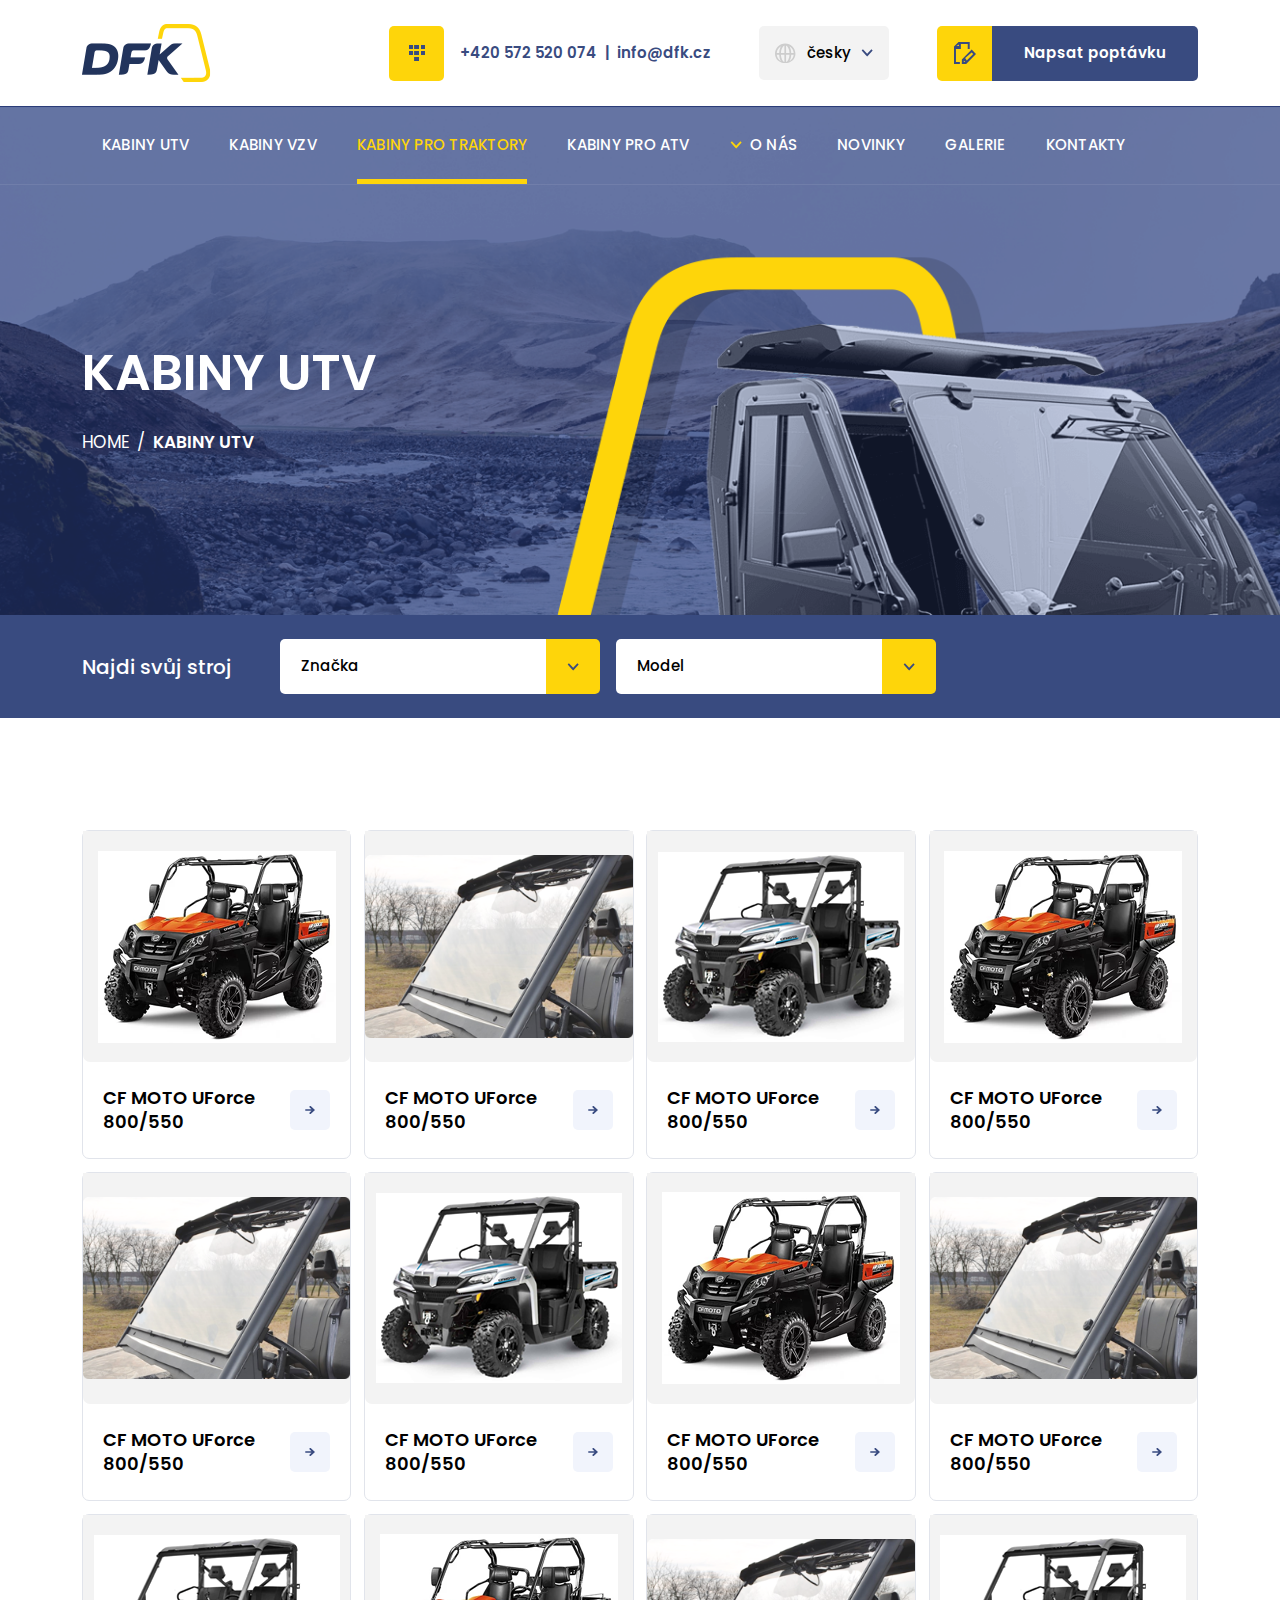
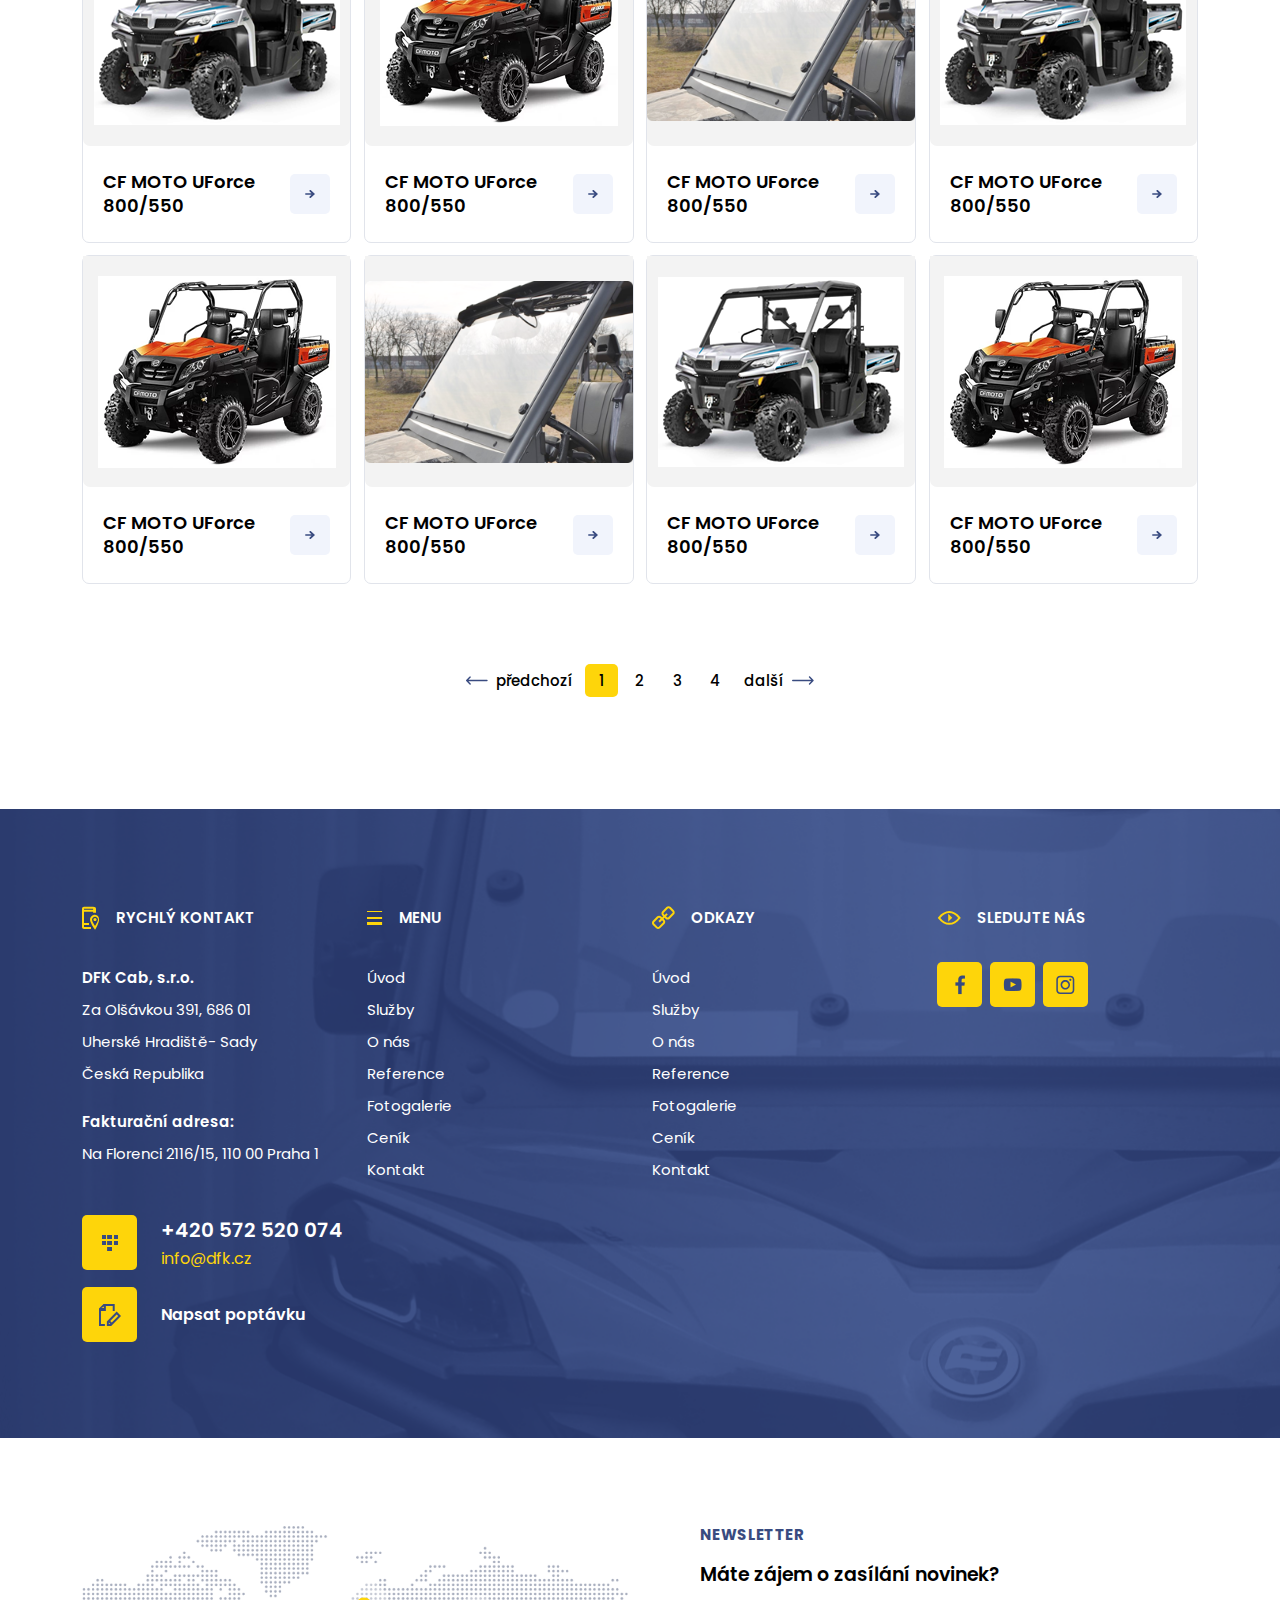
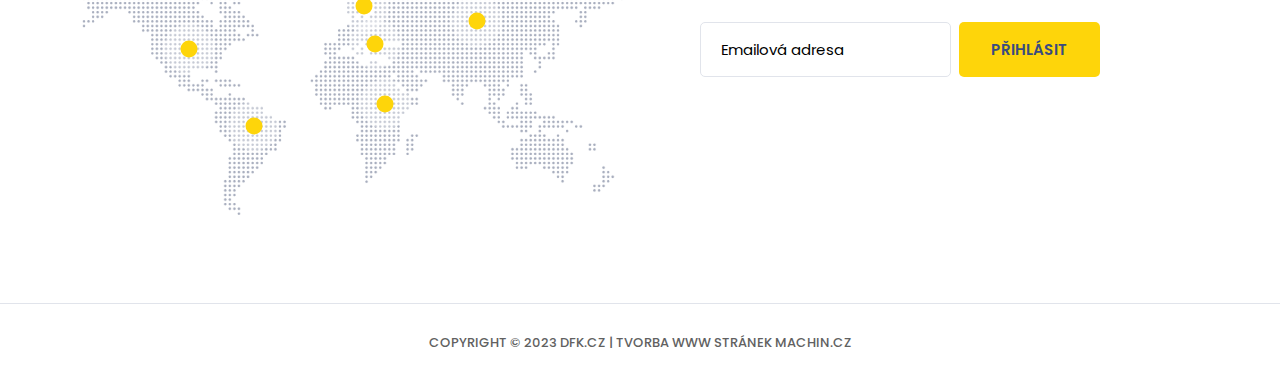
==== categories.html @ 347a7ca3 "categories, detail, documents, home" ====
<!DOCTYPE html>
<html lang="cs">
<head>
    <!-- DEFAULTS -->
    <meta charset="UTF-8">
    <meta name="viewport" content="width=device-width, initial-scale=1.0">
    <title>DFK</title>
    <!-- FONTS -->
    <link rel="preconnect" href="https://fonts.googleapis.com">
    <link rel="preconnect" href="https://fonts.gstatic.com" crossorigin>
    <link href="https://fonts.googleapis.com/css2?family=Poppins:wght@300;400;500;600;700;800&display=swap" rel="stylesheet">
    <!-- STYLE -->
    <link rel="stylesheet" href="css/bootstrap.min.css">
    <link rel="stylesheet" href="css/owl.carousel.min.css">
    <link rel="stylesheet" href="css/owl.theme.default.min.css">
    <link rel="stylesheet" href="css/fancybox.css"> 
    <link rel="stylesheet" href="scss/main.css">
    <link rel="stylesheet" href="css/variables.css">
    <link rel="stylesheet" href="css/style.css">
</head>
<body>

    <!--
    <div class="header-message">
        <div class="container">
            <div class="header-message-content">
                <p>
                    <b>Lorem ipsum dolor sit amet,</b> consectetur adipisicing elit, sed do eiusmod tempor 
                    <a href="#">
                        incididunt ut labore.
                    </a>
                </p>
                <a href="" class="header-message-close">
                    <svg width="24" height="24" viewBox="0 0 24 24" fill="none" xmlns="http://www.w3.org/2000/svg"><path d="M6.2253 4.81108C5.83477 4.42056 5.20161 4.42056 4.81108 4.81108C4.42056 5.20161 4.42056 5.83477 4.81108 6.2253L10.5858 12L4.81114 17.7747C4.42062 18.1652 4.42062 18.7984 4.81114 19.1889C5.20167 19.5794 5.83483 19.5794 6.22535 19.1889L12 13.4142L17.7747 19.1889C18.1652 19.5794 18.7984 19.5794 19.1889 19.1889C19.5794 18.7984 19.5794 18.1652 19.1889 17.7747L13.4142 12L19.189 6.2253C19.5795 5.83477 19.5795 5.20161 19.189 4.81108C18.7985 4.42056 18.1653 4.42056 17.7748 4.81108L12 10.5858L6.2253 4.81108Z" fill="currentColor" /></svg>
                </a>
            </div>
        </div>
    </div>
    -->

    <div class="header">
        <div class="container">
            <nav class="header-nav navbar navbar-expand-lg navbar-light">
                <a class="header-logo" href="#">
                    <img src="img/logo.png" alt="logo" class="img-fluid">
                </a>
                <button class="navbar-toggler" type="button" data-bs-toggle="collapse" data-bs-target="#nav" aria-controls="nav" aria-expanded="false" aria-label="Toggle navigation">
                    <p class="animated-icon"><span></span><span></span><span></span></p>
                </button>
                <div class="collapse navbar-collapse" id="nav">
                    <div class="header-menu d-lg-none">
                        <ul>
                            <li class="header-menu-link">
                                <a href="">Kabiny UTV</a>
                            </li>
                            <li class="header-menu-link">
                                <a href="">Kabiny vzv</a>
                            </li>
                            <li class="header-menu-link active">
                                <a href="">Kabiny pro Traktory</a>
                            </li>
                            <li class="header-menu-link">
                                <a href="">Kabiny pro ATV</a>
                            </li>
                            <li class="dropdown-hover header-menu-link">
                                <a href="">
                                    <svg xmlns="http://www.w3.org/2000/svg" xmlns:xlink="http://www.w3.org/1999/xlink" width="12px" height="8px">
                                        <path fill-rule="evenodd"  fill="rgb(254, 213, 10)" d="M11.661,1.556 L10.409,0.150 L6.164,4.762 L1.920,0.150 L0.668,1.556 L4.912,6.168 L6.164,7.574 L7.417,6.168 L11.661,1.556 Z"/>
                                    </svg>
                                    O nás
                                </a>
                                <div class="dropdown-hover-menu">
                                    <div>
                                        <a href="" class="dropdown-hover-item">
                                            <svg xmlns="http://www.w3.org/2000/svg" xmlns:xlink="http://www.w3.org/1999/xlink" width="7px" height="11px"><path fill-rule="evenodd" fill="rgb(0, 0, 0)" d="M6.466,4.435 L2.522,0.470 C2.114,0.061 1.453,0.061 1.045,0.470 C0.637,0.880 0.637,1.544 1.045,1.953 L4.268,5.194 L1.045,8.435 C0.637,8.844 0.637,9.508 1.045,9.917 C1.249,10.122 1.516,10.224 1.784,10.224 C2.051,10.224 2.318,10.122 2.522,9.917 L6.466,5.954 C6.674,5.744 6.775,5.468 6.771,5.194 C6.775,4.920 6.674,4.644 6.466,4.435 Z"></path></svg>
                                            Náš příběh
                                        </a>
                                        <a href="" class="dropdown-hover-item">
                                            <svg xmlns="http://www.w3.org/2000/svg" xmlns:xlink="http://www.w3.org/1999/xlink" width="7px" height="11px"><path fill-rule="evenodd" fill="rgb(0, 0, 0)" d="M6.466,4.435 L2.522,0.470 C2.114,0.061 1.453,0.061 1.045,0.470 C0.637,0.880 0.637,1.544 1.045,1.953 L4.268,5.194 L1.045,8.435 C0.637,8.844 0.637,9.508 1.045,9.917 C1.249,10.122 1.516,10.224 1.784,10.224 C2.051,10.224 2.318,10.122 2.522,9.917 L6.466,5.954 C6.674,5.744 6.775,5.468 6.771,5.194 C6.775,4.920 6.674,4.644 6.466,4.435 Z"></path></svg>
                                            Kde pomáháme
                                        </a>
                                        <a href="" class="dropdown-hover-item">
                                            <svg xmlns="http://www.w3.org/2000/svg" xmlns:xlink="http://www.w3.org/1999/xlink" width="7px" height="11px"><path fill-rule="evenodd" fill="rgb(0, 0, 0)" d="M6.466,4.435 L2.522,0.470 C2.114,0.061 1.453,0.061 1.045,0.470 C0.637,0.880 0.637,1.544 1.045,1.953 L4.268,5.194 L1.045,8.435 C0.637,8.844 0.637,9.508 1.045,9.917 C1.249,10.122 1.516,10.224 1.784,10.224 C2.051,10.224 2.318,10.122 2.522,9.917 L6.466,5.954 C6.674,5.744 6.775,5.468 6.771,5.194 C6.775,4.920 6.674,4.644 6.466,4.435 Z"></path></svg>
                                            Reference
                                        </a>
                                    </div>
                                </div>
                            </li>
                            <li class="header-menu-link">
                                <a href="">Novinky</a>
                            </li>
                            <li class="header-menu-link">
                                <a href="">Galerie</a>
                            </li>
                            <li class="header-menu-link">
                                <a href="">Kontakty</a>
                            </li>
                        </ul>
                    </div>
                    <div class="header-rightbox flex-column flex-md-row align-items-start align-items-md-center mt-3 mt-lg-0">
                        <div class="header-contact d-flex align-items-center">
                            <div class="theme-icon flex-shrink-0 me-3">
                                <svg xmlns="http://www.w3.org/2000/svg" xmlns:xlink="http://www.w3.org/1999/xlink" width="16px" height="16px">
                                    <path fill-rule="evenodd" fill="rgb(57, 75, 128)" d="M12.000,10.008 L12.000,6.012 L16.000,6.012 L16.000,10.008 L12.000,10.008 ZM12.000,0.019 L16.000,0.019 L16.000,4.015 L12.000,4.015 L12.000,0.019 ZM5.1000,12.005 L10.000,12.005 L10.000,16.001 L5.1000,16.001 L5.1000,12.005 ZM5.1000,6.012 L10.000,6.012 L10.000,10.008 L5.1000,10.008 L5.1000,6.012 ZM5.1000,0.019 L10.000,0.019 L10.000,4.015 L5.1000,4.015 L5.1000,0.019 ZM-0.000,6.012 L4.000,6.012 L4.000,10.008 L-0.000,10.008 L-0.000,6.012 ZM-0.000,-0.001 L4.000,-0.001 L4.000,3.994 L-0.000,3.994 L-0.000,-0.001 Z"></path>
                                </svg>
                            </div>
                            <div class="header-contact-content d-flex flex-column flex-xl-row">
                                <a href="#">+420 572 520 074</a>
                                <a href="#">info@dfk.cz</a>
                            </div>
                        </div>
                        <div class="header-languages">
                            <div class="theme-dropdown">
                                <div class="theme-dropdown-header">
                                    <div class="theme-dropdown-header-icon">
                                        <svg xmlns="http://www.w3.org/2000/svg" xmlns:xlink="http://www.w3.org/1999/xlink" width="21px" height="21px">
                                            <path fill-rule="evenodd"  fill="rgb(205, 205, 205)" d="M10.220,0.561 C4.584,0.561 0.000,5.146 0.000,10.780 C0.000,16.415 4.584,20.1000 10.220,20.1000 C15.855,20.1000 20.439,16.415 20.439,10.780 C20.439,5.146 15.855,0.561 10.220,0.561 ZM18.693,9.929 L16.226,9.929 C16.105,7.332 15.436,5.041 14.407,3.374 C16.754,4.706 18.412,7.115 18.693,9.929 ZM9.368,2.439 L9.368,9.929 L5.914,9.929 C6.109,6.254 7.552,3.185 9.368,2.439 ZM9.368,11.632 L9.368,19.122 C7.552,18.376 6.109,15.307 5.914,11.632 L9.368,11.632 ZM11.071,19.122 L11.071,11.632 L14.525,11.632 C14.330,15.307 12.888,18.376 11.071,19.122 ZM11.071,9.929 L11.071,2.439 C12.888,3.185 14.330,6.254 14.525,9.929 L11.071,9.929 ZM6.032,3.374 C5.003,5.041 4.334,7.332 4.213,9.929 L1.747,9.929 C2.028,7.115 3.685,4.706 6.032,3.374 ZM1.747,11.632 L4.213,11.632 C4.334,14.228 5.003,16.519 6.032,18.188 C3.685,16.855 2.028,14.446 1.747,11.632 ZM14.407,18.188 C15.436,16.519 16.105,14.228 16.226,11.632 L18.693,11.632 C18.412,14.446 16.754,16.855 14.407,18.188 Z"/>
                                        </svg>
                                    </div>
                                    <div class="theme-dropdown-header-title">
                                        <span>česky</span>
                                    </div>
                                    <div class="theme-dropdown-header-arrow">
                                        <svg xmlns="http://www.w3.org/2000/svg" xmlns:xlink="http://www.w3.org/1999/xlink" width="12px" height="8px">
                                            <path fill-rule="evenodd"  fill="rgb(57, 75, 128)" d="M11.661,1.556 L10.408,0.150 L6.164,4.761 L1.921,0.150 L0.668,1.556 L4.912,6.168 L6.164,7.574 L7.417,6.168 L11.661,1.556 Z"/>
                                        </svg>
                                    </div>
                                </div>
                                <div class="theme-dropdown-content">
                                    <ul>
                                        <li>
                                            <a href="#">
                                                <img src="img/flag_de.png" alt="de">
                                                deutsch
                                            </a>
                                        </li>
                                        <li>
                                            <a href="#">
                                                <img src="img/flag_en.png" alt="de">
                                                english
                                            </a>
                                        </li>
                                    </ul>
                                </div>
                            </div>
                        </div>
                        <div class="header-button">
                            <a href="#" class="theme-button-icon">
                                <div class="theme-icon">
                                    <svg xmlns="http://www.w3.org/2000/svg" xmlns:xlink="http://www.w3.org/1999/xlink" width="22px" height="22px">
                                        <path fill-rule="evenodd"  fill="rgb(57, 75, 128)" d="M12.185,22.000 L7.852,22.000 L7.852,17.586 L17.668,7.586 L22.001,12.000 L12.185,22.000 ZM9.815,20.000 L11.372,20.000 L9.815,18.414 L9.815,20.000 ZM11.203,16.1000 L12.760,18.586 L19.225,12.000 L17.668,10.414 L11.203,16.1000 ZM13.742,2.000 L6.870,2.000 L6.870,7.000 L1.962,7.000 L1.962,20.000 L5.889,20.000 L5.889,22.000 L-0.001,22.000 L-0.001,4.586 L4.500,-0.000 L15.705,-0.000 L15.705,7.000 L13.742,7.000 L13.742,2.000 ZM4.907,2.414 L2.369,4.1000 L4.907,4.1000 L4.907,2.414 Z"/>
                                    </svg>
                                </div>
                                <div class="theme-button theme-button-highlight disable-hover">
                                    <span>Napsat poptávku</span>
                                    <svg xmlns="http://www.w3.org/2000/svg" xmlns:xlink="http://www.w3.org/1999/xlink" width="27px" height="16px">
                                        <path fill-rule="evenodd"  fill="rgb(255, 205, 0)" d="M19.167,15.449 C18.681,15.933 17.893,15.933 17.406,15.449 C17.163,15.206 17.042,14.889 17.042,14.572 C17.042,14.255 17.163,13.937 17.406,13.695 L22.905,8.218 L17.406,2.741 C16.920,2.257 16.920,1.472 17.406,0.987 C17.893,0.503 18.681,0.503 19.167,0.987 L26.427,8.218 L19.167,15.449 ZM13.549,15.449 C13.063,15.933 12.275,15.933 11.789,15.449 C11.545,15.206 11.424,14.889 11.424,14.572 C11.424,14.255 11.545,13.937 11.788,13.695 L17.287,8.218 L11.789,2.741 C11.302,2.257 11.302,1.472 11.788,0.987 C12.275,0.503 13.063,0.503 13.549,0.987 L20.809,8.218 L13.549,15.449 ZM7.932,15.449 C7.445,15.933 6.657,15.933 6.171,15.449 C5.928,15.206 5.806,14.889 5.806,14.572 C5.806,14.255 5.928,13.937 6.171,13.695 L11.670,8.218 L6.171,2.741 C5.685,2.257 5.685,1.472 6.171,0.987 C6.657,0.503 7.445,0.503 7.932,0.987 L15.191,8.218 L7.932,15.449 ZM2.314,15.449 C1.828,15.933 1.040,15.933 0.553,15.449 C0.310,15.206 0.189,14.889 0.189,14.572 C0.189,14.255 0.310,13.937 0.553,13.695 L6.052,8.218 L0.553,2.741 C0.067,2.257 0.067,1.472 0.553,0.987 C1.040,0.503 1.828,0.503 2.314,0.987 L9.574,8.218 L2.314,15.449 Z"/>
                                    </svg>
                                </div>    
                            </a>
                        </div>
                    </div>
                </div>
            </nav>
        </div>
    </div>

    
    <div class="banner-subpage" style="background-image: url('img/section-banner-subpage-background.png');">
        <div class="banner-subpage-menu d-none d-lg-block">
            <div class="container">
                <ul class="justify-content-start">
                    <li class="banner-menu-link">
                        <a href="">Kabiny UTV</a>
                    </li>
                    <li class="banner-menu-link">
                        <a href="">Kabiny vzv</a>
                    </li>
                    <li class="banner-menu-link active">
                        <a href="">Kabiny pro Traktory</a>
                    </li>
                    <li class="banner-menu-link">
                        <a href="">Kabiny pro ATV</a>
                    </li>
                    <li class="dropdown-hover banner-menu-link">
                        <a href="">
                            <svg xmlns="http://www.w3.org/2000/svg" xmlns:xlink="http://www.w3.org/1999/xlink" width="12px" height="8px">
                                <path fill-rule="evenodd"  fill="rgb(254, 213, 10)" d="M11.661,1.556 L10.409,0.150 L6.164,4.762 L1.920,0.150 L0.668,1.556 L4.912,6.168 L6.164,7.574 L7.417,6.168 L11.661,1.556 Z"/>
                            </svg>
                            O nás
                        </a>
                        <div class="dropdown-hover-menu">
                            <div>
                                <a href="" class="dropdown-hover-item">
                                    <svg xmlns="http://www.w3.org/2000/svg" xmlns:xlink="http://www.w3.org/1999/xlink" width="7px" height="11px"><path fill-rule="evenodd" fill="rgb(0, 0, 0)" d="M6.466,4.435 L2.522,0.470 C2.114,0.061 1.453,0.061 1.045,0.470 C0.637,0.880 0.637,1.544 1.045,1.953 L4.268,5.194 L1.045,8.435 C0.637,8.844 0.637,9.508 1.045,9.917 C1.249,10.122 1.516,10.224 1.784,10.224 C2.051,10.224 2.318,10.122 2.522,9.917 L6.466,5.954 C6.674,5.744 6.775,5.468 6.771,5.194 C6.775,4.920 6.674,4.644 6.466,4.435 Z"></path></svg>
                                    Náš příběh
                                </a>
                                <a href="" class="dropdown-hover-item">
                                    <svg xmlns="http://www.w3.org/2000/svg" xmlns:xlink="http://www.w3.org/1999/xlink" width="7px" height="11px"><path fill-rule="evenodd" fill="rgb(0, 0, 0)" d="M6.466,4.435 L2.522,0.470 C2.114,0.061 1.453,0.061 1.045,0.470 C0.637,0.880 0.637,1.544 1.045,1.953 L4.268,5.194 L1.045,8.435 C0.637,8.844 0.637,9.508 1.045,9.917 C1.249,10.122 1.516,10.224 1.784,10.224 C2.051,10.224 2.318,10.122 2.522,9.917 L6.466,5.954 C6.674,5.744 6.775,5.468 6.771,5.194 C6.775,4.920 6.674,4.644 6.466,4.435 Z"></path></svg>
                                    Kde pomáháme
                                </a>
                                <a href="" class="dropdown-hover-item">
                                    <svg xmlns="http://www.w3.org/2000/svg" xmlns:xlink="http://www.w3.org/1999/xlink" width="7px" height="11px"><path fill-rule="evenodd" fill="rgb(0, 0, 0)" d="M6.466,4.435 L2.522,0.470 C2.114,0.061 1.453,0.061 1.045,0.470 C0.637,0.880 0.637,1.544 1.045,1.953 L4.268,5.194 L1.045,8.435 C0.637,8.844 0.637,9.508 1.045,9.917 C1.249,10.122 1.516,10.224 1.784,10.224 C2.051,10.224 2.318,10.122 2.522,9.917 L6.466,5.954 C6.674,5.744 6.775,5.468 6.771,5.194 C6.775,4.920 6.674,4.644 6.466,4.435 Z"></path></svg>
                                    Reference
                                </a>
                            </div>
                        </div>
                    </li>
                    <li class="banner-menu-link">
                        <a href="">Novinky</a>
                    </li>
                    <li class="banner-menu-link">
                        <a href="">Galerie</a>
                    </li>
                    <li class="banner-menu-link">
                        <a href="">Kontakty</a>
                    </li>
                </ul>
            </div>
        </div>
        <div class="banner-subpage-main">
            <div class="container">
                <div>
                    <h1>Kabiny UTV</h1>
                </div>
                <div class="banner-subpage-main-breadcrumb">
                    <ul>
                        <li>
                            <a href="#">Home</a>
                        </li>
                        <li>
                            <a href="#">Kabiny UTV</a>
                        </li>
                    </ul>
                </div>
            </div>
        </div>
    </div>

    <div class="subpage">
        <div class="products-filter">
            <div class="container">
                <form class="theme-form theme-form-dark">
                    <div class="d-flex flex-column flex-sm-row align-items-md-center">
                        <div class="mb-4 mb-sm-0 me-sm-5 flex-shrink-0">
                            <h2 class="products-filter-title">Najdi svůj stroj</h2>
                        </div>
                        <div class="d-flex flex-column flex-lg-row">
                            <div class="theme-select mb-2 mb-lg-0 me-lg-3">
                                <select class="">
                                    <option selected disabled hidden>Značka</option>
                                    <option value="">Značka 1</option>
                                    <option value="">Značka 2</option>
                                    <option value="">Značka 3</option>
                                </select>    
                            </div>
                            <div class="theme-select">
                                <select>
                                    <option selected disabled hidden>Model</option>
                                    <option value="">Model 1</option>
                                    <option value="">Model 2</option>
                                    <option value="">Model 3</option>
                                </select>
                            </div>
                        </div>
                    </div>  
                </form>
            </div>
        </div>
        <div class="subpage-content">
            <div class="products-catalog">
                <div class="container">
                    <div class="row products-catalog-row">
                        <div class="col-12 col-md-6 col-lg-4 col-xl-3">
                            <a href="#" class="products-catalog-item">
                                <div class="products-catalog-item-header">
                                    <div class="products-catalog-item-imagebox">
                                        <img src="img/section-products-item1-image.png" alt="product" class="img-fluid">
                                    </div>
                                </div>
                                <div class="products-catalog-item-body">
                                    <h3 class="products-catalog-item-name">
                                        CF MOTO UForce 800/550
                                    </h3>
                                    <div class="theme-icon theme-icon-small theme-icon-color-light">
                                        <svg xmlns="http://www.w3.org/2000/svg" xmlns:xlink="http://www.w3.org/1999/xlink" width="10px" height="8px">
                                            <path fill-rule="evenodd"  fill="rgb(57, 75, 128)" d="M9.971,4.000 L10.001,3.973 L5.942,0.236 C5.774,0.084 5.549,-0.002 5.310,-0.002 C5.071,-0.002 4.847,0.084 4.678,0.236 L4.651,0.260 C4.482,0.414 4.389,0.619 4.389,0.835 C4.389,1.051 4.482,1.255 4.651,1.408 L6.534,3.173 L0.892,3.173 C0.399,3.173 -0.002,3.536 -0.002,3.984 L-0.002,4.019 C-0.002,4.466 0.399,4.829 0.892,4.829 L6.534,4.829 L4.651,6.594 C4.482,6.747 4.389,6.950 4.389,7.167 C4.389,7.384 4.482,7.588 4.651,7.740 L4.678,7.765 C4.847,7.919 5.071,8.002 5.310,8.002 C5.549,8.002 5.774,7.919 5.942,7.765 L10.001,4.028 L9.971,4.000 Z"/>
                                        </svg>
                                    </div>
                                </div>
                            </a>
                        </div>
                        <div class="col-12 col-md-6 col-lg-4 col-xl-3">
                            <a href="#" class="products-catalog-item">
                                <div class="products-catalog-item-header">
                                    <div class="products-catalog-item-imagebox">
                                        <img src="img/section-products-item2-image.png" alt="product" class="img-fluid">
                                    </div>
                                </div>
                                <div class="products-catalog-item-body">
                                    <h3 class="products-catalog-item-name">
                                        CF MOTO UForce 800/550
                                    </h3>
                                    <div class="theme-icon theme-icon-small theme-icon-color-light">
                                        <svg xmlns="http://www.w3.org/2000/svg" xmlns:xlink="http://www.w3.org/1999/xlink" width="10px" height="8px">
                                            <path fill-rule="evenodd"  fill="rgb(57, 75, 128)" d="M9.971,4.000 L10.001,3.973 L5.942,0.236 C5.774,0.084 5.549,-0.002 5.310,-0.002 C5.071,-0.002 4.847,0.084 4.678,0.236 L4.651,0.260 C4.482,0.414 4.389,0.619 4.389,0.835 C4.389,1.051 4.482,1.255 4.651,1.408 L6.534,3.173 L0.892,3.173 C0.399,3.173 -0.002,3.536 -0.002,3.984 L-0.002,4.019 C-0.002,4.466 0.399,4.829 0.892,4.829 L6.534,4.829 L4.651,6.594 C4.482,6.747 4.389,6.950 4.389,7.167 C4.389,7.384 4.482,7.588 4.651,7.740 L4.678,7.765 C4.847,7.919 5.071,8.002 5.310,8.002 C5.549,8.002 5.774,7.919 5.942,7.765 L10.001,4.028 L9.971,4.000 Z"/>
                                        </svg>
                                    </div>
                                </div>
                            </a>
                        </div>
                        <div class="col-12 col-md-6 col-lg-4 col-xl-3">
                            <a href="#" class="products-catalog-item">
                                <div class="products-catalog-item-header">
                                    <div class="products-catalog-item-imagebox">
                                        <img src="img/section-products-item3-image.png" alt="product" class="img-fluid">
                                    </div>
                                </div>
                                <div class="products-catalog-item-body">
                                    <h3 class="products-catalog-item-name">
                                        CF MOTO UForce 800/550
                                    </h3>
                                    <div class="theme-icon theme-icon-small theme-icon-color-light">
                                        <svg xmlns="http://www.w3.org/2000/svg" xmlns:xlink="http://www.w3.org/1999/xlink" width="10px" height="8px">
                                            <path fill-rule="evenodd"  fill="rgb(57, 75, 128)" d="M9.971,4.000 L10.001,3.973 L5.942,0.236 C5.774,0.084 5.549,-0.002 5.310,-0.002 C5.071,-0.002 4.847,0.084 4.678,0.236 L4.651,0.260 C4.482,0.414 4.389,0.619 4.389,0.835 C4.389,1.051 4.482,1.255 4.651,1.408 L6.534,3.173 L0.892,3.173 C0.399,3.173 -0.002,3.536 -0.002,3.984 L-0.002,4.019 C-0.002,4.466 0.399,4.829 0.892,4.829 L6.534,4.829 L4.651,6.594 C4.482,6.747 4.389,6.950 4.389,7.167 C4.389,7.384 4.482,7.588 4.651,7.740 L4.678,7.765 C4.847,7.919 5.071,8.002 5.310,8.002 C5.549,8.002 5.774,7.919 5.942,7.765 L10.001,4.028 L9.971,4.000 Z"/>
                                        </svg>
                                    </div>
                                </div>
                            </a>
                        </div>
                        <div class="col-12 col-md-6 col-lg-4 col-xl-3">
                            <a href="#" class="products-catalog-item">
                                <div class="products-catalog-item-header">
                                    <div class="products-catalog-item-imagebox">
                                        <img src="img/section-products-item1-image.png" alt="product" class="img-fluid">
                                    </div>
                                </div>
                                <div class="products-catalog-item-body">
                                    <h3 class="products-catalog-item-name">
                                        CF MOTO UForce 800/550
                                    </h3>
                                    <div class="theme-icon theme-icon-small theme-icon-color-light">
                                        <svg xmlns="http://www.w3.org/2000/svg" xmlns:xlink="http://www.w3.org/1999/xlink" width="10px" height="8px">
                                            <path fill-rule="evenodd"  fill="rgb(57, 75, 128)" d="M9.971,4.000 L10.001,3.973 L5.942,0.236 C5.774,0.084 5.549,-0.002 5.310,-0.002 C5.071,-0.002 4.847,0.084 4.678,0.236 L4.651,0.260 C4.482,0.414 4.389,0.619 4.389,0.835 C4.389,1.051 4.482,1.255 4.651,1.408 L6.534,3.173 L0.892,3.173 C0.399,3.173 -0.002,3.536 -0.002,3.984 L-0.002,4.019 C-0.002,4.466 0.399,4.829 0.892,4.829 L6.534,4.829 L4.651,6.594 C4.482,6.747 4.389,6.950 4.389,7.167 C4.389,7.384 4.482,7.588 4.651,7.740 L4.678,7.765 C4.847,7.919 5.071,8.002 5.310,8.002 C5.549,8.002 5.774,7.919 5.942,7.765 L10.001,4.028 L9.971,4.000 Z"/>
                                        </svg>
                                    </div>
                                </div>
                            </a>
                        </div>
                        <div class="col-12 col-md-6 col-lg-4 col-xl-3">
                            <a href="#" class="products-catalog-item">
                                <div class="products-catalog-item-header">
                                    <div class="products-catalog-item-imagebox">
                                        <img src="img/section-products-item2-image.png" alt="product" class="img-fluid">
                                    </div>
                                </div>
                                <div class="products-catalog-item-body">
                                    <h3 class="products-catalog-item-name">
                                        CF MOTO UForce 800/550
                                    </h3>
                                    <div class="theme-icon theme-icon-small theme-icon-color-light">
                                        <svg xmlns="http://www.w3.org/2000/svg" xmlns:xlink="http://www.w3.org/1999/xlink" width="10px" height="8px">
                                            <path fill-rule="evenodd"  fill="rgb(57, 75, 128)" d="M9.971,4.000 L10.001,3.973 L5.942,0.236 C5.774,0.084 5.549,-0.002 5.310,-0.002 C5.071,-0.002 4.847,0.084 4.678,0.236 L4.651,0.260 C4.482,0.414 4.389,0.619 4.389,0.835 C4.389,1.051 4.482,1.255 4.651,1.408 L6.534,3.173 L0.892,3.173 C0.399,3.173 -0.002,3.536 -0.002,3.984 L-0.002,4.019 C-0.002,4.466 0.399,4.829 0.892,4.829 L6.534,4.829 L4.651,6.594 C4.482,6.747 4.389,6.950 4.389,7.167 C4.389,7.384 4.482,7.588 4.651,7.740 L4.678,7.765 C4.847,7.919 5.071,8.002 5.310,8.002 C5.549,8.002 5.774,7.919 5.942,7.765 L10.001,4.028 L9.971,4.000 Z"/>
                                        </svg>
                                    </div>
                                </div>
                            </a>
                        </div>
                        <div class="col-12 col-md-6 col-lg-4 col-xl-3">
                            <a href="#" class="products-catalog-item">
                                <div class="products-catalog-item-header">
                                    <div class="products-catalog-item-imagebox">
                                        <img src="img/section-products-item3-image.png" alt="product" class="img-fluid">
                                    </div>
                                </div>
                                <div class="products-catalog-item-body">
                                    <h3 class="products-catalog-item-name">
                                        CF MOTO UForce 800/550
                                    </h3>
                                    <div class="theme-icon theme-icon-small theme-icon-color-light">
                                        <svg xmlns="http://www.w3.org/2000/svg" xmlns:xlink="http://www.w3.org/1999/xlink" width="10px" height="8px">
                                            <path fill-rule="evenodd"  fill="rgb(57, 75, 128)" d="M9.971,4.000 L10.001,3.973 L5.942,0.236 C5.774,0.084 5.549,-0.002 5.310,-0.002 C5.071,-0.002 4.847,0.084 4.678,0.236 L4.651,0.260 C4.482,0.414 4.389,0.619 4.389,0.835 C4.389,1.051 4.482,1.255 4.651,1.408 L6.534,3.173 L0.892,3.173 C0.399,3.173 -0.002,3.536 -0.002,3.984 L-0.002,4.019 C-0.002,4.466 0.399,4.829 0.892,4.829 L6.534,4.829 L4.651,6.594 C4.482,6.747 4.389,6.950 4.389,7.167 C4.389,7.384 4.482,7.588 4.651,7.740 L4.678,7.765 C4.847,7.919 5.071,8.002 5.310,8.002 C5.549,8.002 5.774,7.919 5.942,7.765 L10.001,4.028 L9.971,4.000 Z"/>
                                        </svg>
                                    </div>
                                </div>
                            </a>
                        </div>
                        <div class="col-12 col-md-6 col-lg-4 col-xl-3">
                            <a href="#" class="products-catalog-item">
                                <div class="products-catalog-item-header">
                                    <div class="products-catalog-item-imagebox">
                                        <img src="img/section-products-item1-image.png" alt="product" class="img-fluid">
                                    </div>
                                </div>
                                <div class="products-catalog-item-body">
                                    <h3 class="products-catalog-item-name">
                                        CF MOTO UForce 800/550
                                    </h3>
                                    <div class="theme-icon theme-icon-small theme-icon-color-light">
                                        <svg xmlns="http://www.w3.org/2000/svg" xmlns:xlink="http://www.w3.org/1999/xlink" width="10px" height="8px">
                                            <path fill-rule="evenodd"  fill="rgb(57, 75, 128)" d="M9.971,4.000 L10.001,3.973 L5.942,0.236 C5.774,0.084 5.549,-0.002 5.310,-0.002 C5.071,-0.002 4.847,0.084 4.678,0.236 L4.651,0.260 C4.482,0.414 4.389,0.619 4.389,0.835 C4.389,1.051 4.482,1.255 4.651,1.408 L6.534,3.173 L0.892,3.173 C0.399,3.173 -0.002,3.536 -0.002,3.984 L-0.002,4.019 C-0.002,4.466 0.399,4.829 0.892,4.829 L6.534,4.829 L4.651,6.594 C4.482,6.747 4.389,6.950 4.389,7.167 C4.389,7.384 4.482,7.588 4.651,7.740 L4.678,7.765 C4.847,7.919 5.071,8.002 5.310,8.002 C5.549,8.002 5.774,7.919 5.942,7.765 L10.001,4.028 L9.971,4.000 Z"/>
                                        </svg>
                                    </div>
                                </div>
                            </a>
                        </div>
                        <div class="col-12 col-md-6 col-lg-4 col-xl-3">
                            <a href="#" class="products-catalog-item">
                                <div class="products-catalog-item-header">
                                    <div class="products-catalog-item-imagebox">
                                        <img src="img/section-products-item2-image.png" alt="product" class="img-fluid">
                                    </div>
                                </div>
                                <div class="products-catalog-item-body">
                                    <h3 class="products-catalog-item-name">
                                        CF MOTO UForce 800/550
                                    </h3>
                                    <div class="theme-icon theme-icon-small theme-icon-color-light">
                                        <svg xmlns="http://www.w3.org/2000/svg" xmlns:xlink="http://www.w3.org/1999/xlink" width="10px" height="8px">
                                            <path fill-rule="evenodd"  fill="rgb(57, 75, 128)" d="M9.971,4.000 L10.001,3.973 L5.942,0.236 C5.774,0.084 5.549,-0.002 5.310,-0.002 C5.071,-0.002 4.847,0.084 4.678,0.236 L4.651,0.260 C4.482,0.414 4.389,0.619 4.389,0.835 C4.389,1.051 4.482,1.255 4.651,1.408 L6.534,3.173 L0.892,3.173 C0.399,3.173 -0.002,3.536 -0.002,3.984 L-0.002,4.019 C-0.002,4.466 0.399,4.829 0.892,4.829 L6.534,4.829 L4.651,6.594 C4.482,6.747 4.389,6.950 4.389,7.167 C4.389,7.384 4.482,7.588 4.651,7.740 L4.678,7.765 C4.847,7.919 5.071,8.002 5.310,8.002 C5.549,8.002 5.774,7.919 5.942,7.765 L10.001,4.028 L9.971,4.000 Z"/>
                                        </svg>
                                    </div>
                                </div>
                            </a>
                        </div>
                        <div class="col-12 col-md-6 col-lg-4 col-xl-3">
                            <a href="#" class="products-catalog-item">
                                <div class="products-catalog-item-header">
                                    <div class="products-catalog-item-imagebox">
                                        <img src="img/section-products-item3-image.png" alt="product" class="img-fluid">
                                    </div>
                                </div>
                                <div class="products-catalog-item-body">
                                    <h3 class="products-catalog-item-name">
                                        CF MOTO UForce 800/550
                                    </h3>
                                    <div class="theme-icon theme-icon-small theme-icon-color-light">
                                        <svg xmlns="http://www.w3.org/2000/svg" xmlns:xlink="http://www.w3.org/1999/xlink" width="10px" height="8px">
                                            <path fill-rule="evenodd"  fill="rgb(57, 75, 128)" d="M9.971,4.000 L10.001,3.973 L5.942,0.236 C5.774,0.084 5.549,-0.002 5.310,-0.002 C5.071,-0.002 4.847,0.084 4.678,0.236 L4.651,0.260 C4.482,0.414 4.389,0.619 4.389,0.835 C4.389,1.051 4.482,1.255 4.651,1.408 L6.534,3.173 L0.892,3.173 C0.399,3.173 -0.002,3.536 -0.002,3.984 L-0.002,4.019 C-0.002,4.466 0.399,4.829 0.892,4.829 L6.534,4.829 L4.651,6.594 C4.482,6.747 4.389,6.950 4.389,7.167 C4.389,7.384 4.482,7.588 4.651,7.740 L4.678,7.765 C4.847,7.919 5.071,8.002 5.310,8.002 C5.549,8.002 5.774,7.919 5.942,7.765 L10.001,4.028 L9.971,4.000 Z"/>
                                        </svg>
                                    </div>
                                </div>
                            </a>
                        </div>
                        <div class="col-12 col-md-6 col-lg-4 col-xl-3">
                            <a href="#" class="products-catalog-item">
                                <div class="products-catalog-item-header">
                                    <div class="products-catalog-item-imagebox">
                                        <img src="img/section-products-item1-image.png" alt="product" class="img-fluid">
                                    </div>
                                </div>
                                <div class="products-catalog-item-body">
                                    <h3 class="products-catalog-item-name">
                                        CF MOTO UForce 800/550
                                    </h3>
                                    <div class="theme-icon theme-icon-small theme-icon-color-light">
                                        <svg xmlns="http://www.w3.org/2000/svg" xmlns:xlink="http://www.w3.org/1999/xlink" width="10px" height="8px">
                                            <path fill-rule="evenodd"  fill="rgb(57, 75, 128)" d="M9.971,4.000 L10.001,3.973 L5.942,0.236 C5.774,0.084 5.549,-0.002 5.310,-0.002 C5.071,-0.002 4.847,0.084 4.678,0.236 L4.651,0.260 C4.482,0.414 4.389,0.619 4.389,0.835 C4.389,1.051 4.482,1.255 4.651,1.408 L6.534,3.173 L0.892,3.173 C0.399,3.173 -0.002,3.536 -0.002,3.984 L-0.002,4.019 C-0.002,4.466 0.399,4.829 0.892,4.829 L6.534,4.829 L4.651,6.594 C4.482,6.747 4.389,6.950 4.389,7.167 C4.389,7.384 4.482,7.588 4.651,7.740 L4.678,7.765 C4.847,7.919 5.071,8.002 5.310,8.002 C5.549,8.002 5.774,7.919 5.942,7.765 L10.001,4.028 L9.971,4.000 Z"/>
                                        </svg>
                                    </div>
                                </div>
                            </a>
                        </div>
                        <div class="col-12 col-md-6 col-lg-4 col-xl-3">
                            <a href="#" class="products-catalog-item">
                                <div class="products-catalog-item-header">
                                    <div class="products-catalog-item-imagebox">
                                        <img src="img/section-products-item2-image.png" alt="product" class="img-fluid">
                                    </div>
                                </div>
                                <div class="products-catalog-item-body">
                                    <h3 class="products-catalog-item-name">
                                        CF MOTO UForce 800/550
                                    </h3>
                                    <div class="theme-icon theme-icon-small theme-icon-color-light">
                                        <svg xmlns="http://www.w3.org/2000/svg" xmlns:xlink="http://www.w3.org/1999/xlink" width="10px" height="8px">
                                            <path fill-rule="evenodd"  fill="rgb(57, 75, 128)" d="M9.971,4.000 L10.001,3.973 L5.942,0.236 C5.774,0.084 5.549,-0.002 5.310,-0.002 C5.071,-0.002 4.847,0.084 4.678,0.236 L4.651,0.260 C4.482,0.414 4.389,0.619 4.389,0.835 C4.389,1.051 4.482,1.255 4.651,1.408 L6.534,3.173 L0.892,3.173 C0.399,3.173 -0.002,3.536 -0.002,3.984 L-0.002,4.019 C-0.002,4.466 0.399,4.829 0.892,4.829 L6.534,4.829 L4.651,6.594 C4.482,6.747 4.389,6.950 4.389,7.167 C4.389,7.384 4.482,7.588 4.651,7.740 L4.678,7.765 C4.847,7.919 5.071,8.002 5.310,8.002 C5.549,8.002 5.774,7.919 5.942,7.765 L10.001,4.028 L9.971,4.000 Z"/>
                                        </svg>
                                    </div>
                                </div>
                            </a>
                        </div>
                        <div class="col-12 col-md-6 col-lg-4 col-xl-3">
                            <a href="#" class="products-catalog-item">
                                <div class="products-catalog-item-header">
                                    <div class="products-catalog-item-imagebox">
                                        <img src="img/section-products-item3-image.png" alt="product" class="img-fluid">
                                    </div>
                                </div>
                                <div class="products-catalog-item-body">
                                    <h3 class="products-catalog-item-name">
                                        CF MOTO UForce 800/550
                                    </h3>
                                    <div class="theme-icon theme-icon-small theme-icon-color-light">
                                        <svg xmlns="http://www.w3.org/2000/svg" xmlns:xlink="http://www.w3.org/1999/xlink" width="10px" height="8px">
                                            <path fill-rule="evenodd"  fill="rgb(57, 75, 128)" d="M9.971,4.000 L10.001,3.973 L5.942,0.236 C5.774,0.084 5.549,-0.002 5.310,-0.002 C5.071,-0.002 4.847,0.084 4.678,0.236 L4.651,0.260 C4.482,0.414 4.389,0.619 4.389,0.835 C4.389,1.051 4.482,1.255 4.651,1.408 L6.534,3.173 L0.892,3.173 C0.399,3.173 -0.002,3.536 -0.002,3.984 L-0.002,4.019 C-0.002,4.466 0.399,4.829 0.892,4.829 L6.534,4.829 L4.651,6.594 C4.482,6.747 4.389,6.950 4.389,7.167 C4.389,7.384 4.482,7.588 4.651,7.740 L4.678,7.765 C4.847,7.919 5.071,8.002 5.310,8.002 C5.549,8.002 5.774,7.919 5.942,7.765 L10.001,4.028 L9.971,4.000 Z"/>
                                        </svg>
                                    </div>
                                </div>
                            </a>
                        </div>
                        <div class="col-12 col-md-6 col-lg-4 col-xl-3">
                            <a href="#" class="products-catalog-item">
                                <div class="products-catalog-item-header">
                                    <div class="products-catalog-item-imagebox">
                                        <img src="img/section-products-item1-image.png" alt="product" class="img-fluid">
                                    </div>
                                </div>
                                <div class="products-catalog-item-body">
                                    <h3 class="products-catalog-item-name">
                                        CF MOTO UForce 800/550
                                    </h3>
                                    <div class="theme-icon theme-icon-small theme-icon-color-light">
                                        <svg xmlns="http://www.w3.org/2000/svg" xmlns:xlink="http://www.w3.org/1999/xlink" width="10px" height="8px">
                                            <path fill-rule="evenodd"  fill="rgb(57, 75, 128)" d="M9.971,4.000 L10.001,3.973 L5.942,0.236 C5.774,0.084 5.549,-0.002 5.310,-0.002 C5.071,-0.002 4.847,0.084 4.678,0.236 L4.651,0.260 C4.482,0.414 4.389,0.619 4.389,0.835 C4.389,1.051 4.482,1.255 4.651,1.408 L6.534,3.173 L0.892,3.173 C0.399,3.173 -0.002,3.536 -0.002,3.984 L-0.002,4.019 C-0.002,4.466 0.399,4.829 0.892,4.829 L6.534,4.829 L4.651,6.594 C4.482,6.747 4.389,6.950 4.389,7.167 C4.389,7.384 4.482,7.588 4.651,7.740 L4.678,7.765 C4.847,7.919 5.071,8.002 5.310,8.002 C5.549,8.002 5.774,7.919 5.942,7.765 L10.001,4.028 L9.971,4.000 Z"/>
                                        </svg>
                                    </div>
                                </div>
                            </a>
                        </div>
                        <div class="col-12 col-md-6 col-lg-4 col-xl-3">
                            <a href="#" class="products-catalog-item">
                                <div class="products-catalog-item-header">
                                    <div class="products-catalog-item-imagebox">
                                        <img src="img/section-products-item2-image.png" alt="product" class="img-fluid">
                                    </div>
                                </div>
                                <div class="products-catalog-item-body">
                                    <h3 class="products-catalog-item-name">
                                        CF MOTO UForce 800/550
                                    </h3>
                                    <div class="theme-icon theme-icon-small theme-icon-color-light">
                                        <svg xmlns="http://www.w3.org/2000/svg" xmlns:xlink="http://www.w3.org/1999/xlink" width="10px" height="8px">
                                            <path fill-rule="evenodd"  fill="rgb(57, 75, 128)" d="M9.971,4.000 L10.001,3.973 L5.942,0.236 C5.774,0.084 5.549,-0.002 5.310,-0.002 C5.071,-0.002 4.847,0.084 4.678,0.236 L4.651,0.260 C4.482,0.414 4.389,0.619 4.389,0.835 C4.389,1.051 4.482,1.255 4.651,1.408 L6.534,3.173 L0.892,3.173 C0.399,3.173 -0.002,3.536 -0.002,3.984 L-0.002,4.019 C-0.002,4.466 0.399,4.829 0.892,4.829 L6.534,4.829 L4.651,6.594 C4.482,6.747 4.389,6.950 4.389,7.167 C4.389,7.384 4.482,7.588 4.651,7.740 L4.678,7.765 C4.847,7.919 5.071,8.002 5.310,8.002 C5.549,8.002 5.774,7.919 5.942,7.765 L10.001,4.028 L9.971,4.000 Z"/>
                                        </svg>
                                    </div>
                                </div>
                            </a>
                        </div>
                        <div class="col-12 col-md-6 col-lg-4 col-xl-3">
                            <a href="#" class="products-catalog-item">
                                <div class="products-catalog-item-header">
                                    <div class="products-catalog-item-imagebox">
                                        <img src="img/section-products-item3-image.png" alt="product" class="img-fluid">
                                    </div>
                                </div>
                                <div class="products-catalog-item-body">
                                    <h3 class="products-catalog-item-name">
                                        CF MOTO UForce 800/550
                                    </h3>
                                    <div class="theme-icon theme-icon-small theme-icon-color-light">
                                        <svg xmlns="http://www.w3.org/2000/svg" xmlns:xlink="http://www.w3.org/1999/xlink" width="10px" height="8px">
                                            <path fill-rule="evenodd"  fill="rgb(57, 75, 128)" d="M9.971,4.000 L10.001,3.973 L5.942,0.236 C5.774,0.084 5.549,-0.002 5.310,-0.002 C5.071,-0.002 4.847,0.084 4.678,0.236 L4.651,0.260 C4.482,0.414 4.389,0.619 4.389,0.835 C4.389,1.051 4.482,1.255 4.651,1.408 L6.534,3.173 L0.892,3.173 C0.399,3.173 -0.002,3.536 -0.002,3.984 L-0.002,4.019 C-0.002,4.466 0.399,4.829 0.892,4.829 L6.534,4.829 L4.651,6.594 C4.482,6.747 4.389,6.950 4.389,7.167 C4.389,7.384 4.482,7.588 4.651,7.740 L4.678,7.765 C4.847,7.919 5.071,8.002 5.310,8.002 C5.549,8.002 5.774,7.919 5.942,7.765 L10.001,4.028 L9.971,4.000 Z"/>
                                        </svg>
                                    </div>
                                </div>
                            </a>
                        </div>
                        <div class="col-12 col-md-6 col-lg-4 col-xl-3">
                            <a href="#" class="products-catalog-item">
                                <div class="products-catalog-item-header">
                                    <div class="products-catalog-item-imagebox">
                                        <img src="img/section-products-item1-image.png" alt="product" class="img-fluid">
                                    </div>
                                </div>
                                <div class="products-catalog-item-body">
                                    <h3 class="products-catalog-item-name">
                                        CF MOTO UForce 800/550
                                    </h3>
                                    <div class="theme-icon theme-icon-small theme-icon-color-light">
                                        <svg xmlns="http://www.w3.org/2000/svg" xmlns:xlink="http://www.w3.org/1999/xlink" width="10px" height="8px">
                                            <path fill-rule="evenodd"  fill="rgb(57, 75, 128)" d="M9.971,4.000 L10.001,3.973 L5.942,0.236 C5.774,0.084 5.549,-0.002 5.310,-0.002 C5.071,-0.002 4.847,0.084 4.678,0.236 L4.651,0.260 C4.482,0.414 4.389,0.619 4.389,0.835 C4.389,1.051 4.482,1.255 4.651,1.408 L6.534,3.173 L0.892,3.173 C0.399,3.173 -0.002,3.536 -0.002,3.984 L-0.002,4.019 C-0.002,4.466 0.399,4.829 0.892,4.829 L6.534,4.829 L4.651,6.594 C4.482,6.747 4.389,6.950 4.389,7.167 C4.389,7.384 4.482,7.588 4.651,7.740 L4.678,7.765 C4.847,7.919 5.071,8.002 5.310,8.002 C5.549,8.002 5.774,7.919 5.942,7.765 L10.001,4.028 L9.971,4.000 Z"/>
                                        </svg>
                                    </div>
                                </div>
                            </a>
                        </div>
                    </div>
                    <div class="theme-pagination">
                        <ul>
                            <li>
                                <a href="#">
                                    <svg xmlns="http://www.w3.org/2000/svg" xmlns:xlink="http://www.w3.org/1999/xlink" width="22px" height="9px" class="me-2">
                                        <path fill-rule="evenodd"  fill="rgb(57, 75, 128)" d="M0.201,5.067 L3.628,8.489 C3.911,8.771 4.370,8.771 4.652,8.489 C4.935,8.206 4.935,7.748 4.652,7.467 L2.448,5.267 L20.965,5.267 C21.365,5.267 21.689,4.942 21.689,4.543 C21.689,4.144 21.365,3.820 20.965,3.820 L2.448,3.820 L4.652,1.620 C4.935,1.338 4.935,0.880 4.652,0.598 C4.511,0.456 4.326,0.386 4.140,0.386 C3.955,0.386 3.770,0.456 3.628,0.598 L0.201,4.019 C0.056,4.164 -0.014,4.354 -0.011,4.543 C-0.014,4.733 0.056,4.923 0.201,5.067 Z"/>
                                    </svg>
                                    předchozí
                                </a>
                            </li>
                            <li class="active">
                                <a href="#">
                                    1
                                </a>
                            </li>
                            <li>
                                <a href="#">
                                    2
                                </a>
                            </li>
                            <li>
                                <a href="#">
                                    3
                                </a>
                            </li>
                            <li>
                                <a href="#">
                                    4
                                </a>
                            </li>
                            <li>
                                <a href="#">
                                    další
                                    <svg xmlns="http://www.w3.org/2000/svg" xmlns:xlink="http://www.w3.org/1999/xlink" width="22px" height="9px" class="ms-2">
                                        <path fill-rule="evenodd"  fill="rgb(57, 75, 128)" d="M21.487,3.995 L18.059,0.574 C17.777,0.291 17.318,0.292 17.035,0.574 C16.753,0.856 16.753,1.314 17.035,1.595 L19.239,3.796 L0.722,3.796 C0.322,3.796 -0.002,4.120 -0.002,4.519 C-0.002,4.919 0.322,5.242 0.722,5.242 L19.239,5.242 L17.035,7.443 C16.753,7.725 16.753,8.183 17.035,8.465 C17.177,8.606 17.362,8.677 17.547,8.677 C17.733,8.677 17.918,8.606 18.059,8.465 L21.487,5.043 C21.631,4.899 21.702,4.709 21.698,4.519 C21.702,4.330 21.631,4.140 21.487,3.995 Z"/>
                                    </svg>
                                </a>
                            </li>
                        </ul>
                    </div>
                </div>
            </div>
        </div>
    </div>

    <div class="footer">
        <div class="container">
            <div class="row footer-row">
                <div class="col-12 col-md-6 col-xl-3">
                    <div class="footer-item">
                        <div class="footer-item-header">
                            <div>
                                <svg xmlns="http://www.w3.org/2000/svg" xmlns:xlink="http://www.w3.org/1999/xlink" width="18px" height="24px">
                                    <path fill-rule="evenodd"  fill="rgb(254, 213, 10)" d="M13.850,22.525 L13.015,23.798 L12.181,22.525 C11.487,21.468 8.028,16.070 8.028,13.670 C8.028,10.900 10.266,8.647 13.015,8.647 C15.764,8.647 17.1000,10.900 17.1000,13.670 C17.1000,16.070 14.542,21.468 13.850,22.525 ZM13.015,10.662 C11.368,10.662 10.028,12.011 10.028,13.670 C10.028,14.770 11.579,17.733 13.015,20.091 C14.449,17.733 16.000,14.770 16.000,13.670 C16.000,12.011 14.661,10.662 13.015,10.662 ZM11.420,13.502 C11.420,12.615 12.133,11.895 13.015,11.895 C13.894,11.895 14.609,12.615 14.609,13.502 C14.609,14.390 13.894,15.108 13.015,15.108 C12.133,15.108 11.420,14.390 11.420,13.502 ZM11.1000,5.850 L2.000,5.850 L2.000,16.933 L7.000,16.933 L7.000,18.948 L2.000,18.948 L2.000,20.962 L9.000,20.962 L9.000,22.978 L2.000,22.978 C0.897,22.978 0.000,22.073 0.000,20.962 L0.000,2.828 C0.000,1.717 0.897,0.813 2.000,0.813 L11.1000,0.813 C13.102,0.813 14.000,1.717 14.000,2.828 L14.000,6.858 L11.1000,6.858 L11.1000,5.850 ZM11.1000,2.828 L2.000,2.828 L2.000,3.835 L11.1000,3.835 L11.1000,2.828 Z"/>
                                </svg>
                            </div>
                            <div>
                                <h3>Rychlý kontakt</h3>
                            </div>
                        </div>
                        <div class="footer-item-content">
                            <div class="section-output">
                                <p><b>DFK Cab, s.r.o.</b><br>
                                Za Olšávkou 391, 686 01<br>
                                Uherské Hradiště- Sady<br>
                                Česká Republika</p>
                                <p><b>Fakturační adresa:</b><br>
                                Na Florenci 2116/15,  110 00 Praha 1</p>
                            </div>
                            <div class="footer-contact">
                                <div class="footer-contact-item footer-contact-item-telmail">
                                    <div class="theme-icon">
                                        <svg xmlns="http://www.w3.org/2000/svg" xmlns:xlink="http://www.w3.org/1999/xlink" width="16px" height="16px">
                                            <path fill-rule="evenodd"  fill="rgb(57, 75, 128)" d="M12.000,10.008 L12.000,6.012 L16.000,6.012 L16.000,10.008 L12.000,10.008 ZM12.000,0.019 L16.000,0.019 L16.000,4.015 L12.000,4.015 L12.000,0.019 ZM5.1000,12.005 L10.000,12.005 L10.000,16.001 L5.1000,16.001 L5.1000,12.005 ZM5.1000,6.012 L10.000,6.012 L10.000,10.008 L5.1000,10.008 L5.1000,6.012 ZM5.1000,0.019 L10.000,0.019 L10.000,4.015 L5.1000,4.015 L5.1000,0.019 ZM-0.000,6.012 L4.000,6.012 L4.000,10.008 L-0.000,10.008 L-0.000,6.012 ZM-0.000,-0.001 L4.000,-0.001 L4.000,3.994 L-0.000,3.994 L-0.000,-0.001 Z"/>
                                        </svg>
                                    </div>
                                    <div class="d-flex flex-column">
                                        <a href="#" class="footer-contact-item-phone">+420 572 520 074</a>
                                        <a href="#" class="footer-contact-item-email">info@dfk.cz</a>
                                    </div>
                                </div>
                                <a href="" class="footer-contact-item footer-contact-item-request">
                                    <div class="theme-icon">
                                        <svg xmlns="http://www.w3.org/2000/svg" xmlns:xlink="http://www.w3.org/1999/xlink" width="22px" height="22px">
                                            <path fill-rule="evenodd"  fill="rgb(57, 75, 128)" d="M12.185,22.000 L7.852,22.000 L7.852,17.586 L17.668,7.586 L22.001,12.000 L12.185,22.000 ZM9.815,20.000 L11.372,20.000 L9.815,18.414 L9.815,20.000 ZM11.203,17.000 L12.760,18.586 L19.225,12.000 L17.668,10.414 L11.203,17.000 ZM13.742,2.000 L6.870,2.000 L6.870,7.000 L1.962,7.000 L1.962,20.000 L5.889,20.000 L5.889,22.000 L-0.001,22.000 L-0.001,4.586 L4.500,-0.000 L15.705,-0.000 L15.705,7.000 L13.742,7.000 L13.742,2.000 ZM4.907,2.414 L2.369,4.1000 L4.907,4.1000 L4.907,2.414 Z"/>
                                        </svg>
                                    </div>
                                    <div>
                                        <span class="fw-bold">Napsat poptávku</span>
                                    </div>
                                </a>
                            </div>
                        </div>
                    </div>
                </div>
                <div class="col-12 col-md-6 col-xl-3">
                    <div class="footer-item">
                        <div class="footer-item-header">
                            <div>
                                <svg xmlns="http://www.w3.org/2000/svg" xmlns:xlink="http://www.w3.org/1999/xlink" width="16px" height="14px">
                                    <path fill-rule="evenodd"  fill="rgb(254, 213, 10)" d="M0.000,14.000 L0.000,11.1000 L15.1000,11.1000 L15.1000,14.000 L0.000,14.000 ZM0.000,6.000 L15.1000,6.000 L15.1000,8.000 L0.000,8.000 L0.000,6.000 ZM0.000,0.000 L15.1000,0.000 L15.1000,1.1000 L0.000,1.1000 L0.000,0.000 Z"/>
                                </svg>
                            </div>
                            <div>
                                <h3>Menu</h3>
                            </div>
                        </div>
                        <div class="footer-item-content">
                            <ul class="footer-menu">
                                <li>
                                    <a href="#">
                                        Úvod
                                    </a>
                                </li>
                                <li>
                                    <a href="#">
                                        Služby                                
                                    </a>
                                </li>
                                <li>
                                    <a href="#">
                                        O nás
                                    </a>
                                </li>
                                <li>
                                    <a href="#">
                                        Reference
                                    </a>
                                </li>
                                <li>
                                    <a href="#">
                                        Fotogalerie
                                    </a>
                                </li>
                                <li>
                                    <a href="#">
                                        Ceník
                                    </a>
                                </li>
                                <li>
                                    <a href="#">
                                        Kontakt
                                    </a>
                                </li>
                            </ul>
                        </div>
                    </div>
                </div>
                <div class="col-12 col-md-6 col-xl-3">
                    <div class="footer-item">
                        <div class="footer-item-header">
                            <div>
                                <svg xmlns="http://www.w3.org/2000/svg" xmlns:xlink="http://www.w3.org/1999/xlink" width="23px" height="23px">
                                    <path fill-rule="evenodd"  fill="rgb(254, 213, 10)" d="M13.475,12.633 C14.038,13.196 14.789,13.507 15.589,13.507 C16.389,13.507 17.139,13.196 17.703,12.632 L21.827,8.502 C22.992,7.334 22.992,5.434 21.827,4.267 L18.679,1.114 C17.554,-0.014 15.576,-0.014 14.451,1.114 L10.327,5.244 C9.764,5.808 9.453,6.560 9.453,7.362 C9.453,8.164 9.764,8.916 10.327,9.480 L11.189,10.344 L10.074,11.461 L9.211,10.597 C8.086,9.468 6.108,9.468 4.983,10.597 L0.859,14.727 C0.295,15.291 -0.015,16.043 -0.015,16.844 C-0.015,17.646 0.295,18.398 0.859,18.962 L4.007,22.115 C4.570,22.679 5.321,22.990 6.121,22.990 C6.921,22.990 7.671,22.679 8.235,22.114 L12.359,17.984 C13.524,16.816 13.524,14.917 12.359,13.749 L11.483,12.872 L12.599,11.755 L13.475,12.633 ZM10.949,15.160 C11.337,15.550 11.337,16.184 10.949,16.573 L6.825,20.702 C6.452,21.077 5.790,21.076 5.416,20.703 L2.268,17.550 C2.081,17.363 1.978,17.112 1.978,16.844 C1.978,16.576 2.081,16.325 2.268,16.138 L6.392,12.008 C6.579,11.820 6.829,11.718 7.097,11.718 C7.365,11.718 7.615,11.820 7.801,12.008 L8.665,12.872 L6.419,15.121 L7.829,16.532 L10.074,14.284 L10.949,15.160 ZM11.737,8.068 C11.550,7.881 11.447,7.630 11.447,7.362 C11.447,7.094 11.550,6.843 11.737,6.656 L15.860,2.525 C16.047,2.338 16.297,2.235 16.565,2.235 C16.833,2.235 17.083,2.338 17.270,2.525 L20.417,5.678 C20.806,6.068 20.806,6.701 20.417,7.090 L16.293,11.220 C15.920,11.595 15.258,11.594 14.884,11.220 L14.008,10.343 L15.802,8.547 L14.393,7.136 L12.599,8.932 L11.737,8.068 Z"/>
                                </svg>
                            </div>
                            <div>
                                <h3>Odkazy</h3>
                            </div>
                        </div>
                        <div class="footer-item-content">
                            <ul class="footer-menu">
                                <li>
                                    <a href="#">
                                        Úvod
                                    </a>
                                </li>
                                <li>
                                    <a href="#">
                                        Služby                                
                                    </a>
                                </li>
                                <li>
                                    <a href="#">
                                        O nás
                                    </a>
                                </li>
                                <li>
                                    <a href="#">
                                        Reference
                                    </a>
                                </li>
                                <li>
                                    <a href="#">
                                        Fotogalerie
                                    </a>
                                </li>
                                <li>
                                    <a href="#">
                                        Ceník
                                    </a>
                                </li>
                                <li>
                                    <a href="#">
                                        Kontakt
                                    </a>
                                </li>
                            </ul>
                        </div>
                    </div>
                </div>
                <div class="col-12 col-md-6 col-xl-3">
                    <div class="footer-item">
                        <div class="footer-item-header">
                            <div>
                                <svg xmlns="http://www.w3.org/2000/svg" xmlns:xlink="http://www.w3.org/1999/xlink" width="24px" height="15px">
                                    <path fill-rule="evenodd"  fill="rgb(254, 213, 10)" d="M23.282,8.488 C20.063,12.664 16.255,14.871 12.268,14.871 C8.281,14.871 4.473,12.664 1.254,8.488 L0.784,7.878 L1.254,7.267 C4.471,3.090 8.280,0.883 12.268,0.883 C16.256,0.883 20.065,3.090 23.282,7.267 L23.752,7.878 L23.282,8.488 ZM12.268,2.895 C9.129,2.895 6.060,4.614 3.357,7.878 C6.061,11.140 9.130,12.859 12.268,12.859 C15.406,12.859 18.475,11.140 21.179,7.878 C18.476,4.614 15.407,2.895 12.268,2.895 ZM11.206,3.805 L15.270,7.829 L11.206,11.853 L11.206,3.805 Z"/>
                               </svg>
                            </div>
                            <div>
                                <h3>Sledujte nás</h3>
                            </div>
                        </div>
                        <div class="footer-item-content">
                            <div class="footer-socials">
                                <ul>
                                    <li>
                                        <a href="" class="theme-icon">
                                            <svg xmlns="http://www.w3.org/2000/svg" xmlns:xlink="http://www.w3.org/1999/xlink" width="10px" height="20px">
                                                <image x="0px" y="0px" width="10px" height="20px"  xlink:href="[data-uri]" />
                                            </svg>
                                        </a>
                                    </li>
                                    <li>
                                        <a href="" class="theme-icon">
                                            <svg xmlns="http://www.w3.org/2000/svg" xmlns:xlink="http://www.w3.org/1999/xlink" width="19px" height="13px">
                                                <image x="0px" y="0px" width="19px" height="13px"  xlink:href="[data-uri]" />
                                            </svg>
                                        </a>
                                    </li>
                                    <li>
                                        <a href="" class="theme-icon">
                                            <svg xmlns="http://www.w3.org/2000/svg" xmlns:xlink="http://www.w3.org/1999/xlink" width="19px" height="19px">
                                                <path fill-rule="evenodd"  fill="rgb(57, 75, 128)" d="M14.437,18.993 L4.175,18.993 C2.051,18.993 0.322,17.283 0.322,15.179 L0.322,4.477 C0.322,2.374 2.051,0.663 4.175,0.663 L14.437,0.663 C16.562,0.663 18.291,2.374 18.291,4.477 L18.291,15.179 C18.291,17.283 16.562,18.993 14.437,18.993 ZM16.740,4.477 C16.740,3.240 15.707,2.235 14.437,2.235 L4.175,2.235 C2.906,2.235 1.872,3.240 1.872,4.477 L1.872,15.179 C1.872,16.415 2.906,17.422 4.175,17.422 L14.437,17.422 C15.707,17.422 16.740,16.415 16.740,15.179 L16.740,4.477 ZM14.348,5.944 C13.741,5.944 13.249,5.445 13.249,4.832 C13.249,4.217 13.741,3.718 14.348,3.718 C14.955,3.718 15.446,4.217 15.446,4.832 C15.446,5.445 14.955,5.944 14.348,5.944 ZM9.306,14.586 C6.716,14.586 4.609,12.452 4.609,9.828 C4.609,7.204 6.716,5.071 9.306,5.071 C11.896,5.071 14.004,7.204 14.004,9.828 C14.004,12.452 11.896,14.586 9.306,14.586 ZM9.306,6.641 C7.570,6.641 6.160,8.071 6.160,9.828 C6.160,11.585 7.570,13.014 9.306,13.014 C11.041,13.014 12.453,11.585 12.453,9.828 C12.453,8.071 11.041,6.641 9.306,6.641 Z"/>
                                            </svg>
                                        </a>
                                    </li>
                                </ul>
                            </div>
                        </div>
                    </div>
                </div>
            </div>
        </div>
    </div>

    <div class="section section-small">
        <div class="container">
            <div class="row">
                <div class="col-12 col-xl-6 mb-5 mb-xl-0">
                    <div class="section-map">
                        <div class="position-relative w-fit">
                            <div>
                                <img src="img/section-map-image.png" alt="map" class="img-fluid">
                            </div>
                            <div class="section-map-pins">
                                <a href="#" class="section-map-pins-item" style="top: 34%; left: 15%;">
                                    <span></span>
                                </a>    
                                <a href="#" class="section-map-pins-item" style="bottom: 22%; left: 27%;">
                                    <span></span>
                                </a>    
                                <a href="#" class="section-map-pins-item" style="top: 32%; left: 49%;">
                                    <span></span>
                                </a>    
                                <a href="#" class="section-map-pins-item" style="top: 19%; left: 47%;">
                                    <span></span>
                                </a>    
                                <a href="#" class="section-map-pins-item" style="top: 24%; right: 23%;">
                                    <span></span>
                                </a>     
                                <a href="#" class="section-map-pins-item" style="top: 53%; right: 40%;">
                                    <span></span>
                                </a>    
                            </div>    
                        </div>
                    </div>
                </div>
                <div class="col-12 col-xl-6">
                    <div class="section-newsletter">
                        <div class="section-newsletter-heading">
                            <h3>Newsletter</h3>
                            <p>Máte zájem o zasílání novinek?</p>
                        </div>
                        <div class="section-newsletter-form">
                            <form class="theme-form">
                                <div class="d-flex">
                                    <input type="text" placeholder="Emailová adresa" class="me-2">
                                    <button class="theme-button theme-button-highlight2 theme-button-arrow text-uppercase flex-shrink-0">
                                        <span class="d-none d-sm-block">Přihlásit</span>
                                        <span class="d-sm-none">
                                            <svg xmlns="http://www.w3.org/2000/svg" xmlns:xlink="http://www.w3.org/1999/xlink" width="25px" height="8px" class="m-0">
                                                <path fill-rule="evenodd" fill="rgb(57, 75, 128)" d="M24.971,4.001 L25.001,3.973 L20.943,0.236 C20.774,0.084 20.549,-0.001 20.310,-0.001 C20.072,-0.001 19.847,0.084 19.678,0.236 L19.651,0.260 C19.482,0.414 19.389,0.618 19.389,0.834 C19.389,1.051 19.482,1.255 19.651,1.408 L21.534,3.172 L0.893,3.172 C0.399,3.172 -0.002,3.536 -0.002,3.984 L-0.002,4.019 C-0.002,4.466 0.399,4.829 0.893,4.829 L21.534,4.829 L19.651,6.594 C19.482,6.747 19.389,6.950 19.389,7.167 C19.389,7.383 19.482,7.588 19.651,7.741 L19.678,7.765 C19.847,7.919 20.072,8.002 20.310,8.002 C20.549,8.002 20.774,7.919 20.943,7.765 L25.001,4.028 L24.971,4.001 Z"></path>
                                            </svg>
                                        </span>
                                    </button>
                                </div>
                            </form>
                        </div>
                    </div>
                </div>
            </div>
        </div>
    </div>
    
    <div class="copyright">
        <div class="container">
            <p>COPYRIGHT © 2023 dfk.cz | TVORBA WWW STRÁNEK <a href="https://machin.cz/">MACHIN.CZ</a></p>
        </div>
    </div>
    
    <script src="js/jquery-3.6.1.min.js"></script>
    <script src="js/popper.min.js"></script>
    <script src="js/bootstrap.min.js"></script>
    <script src="js/fancybox.umd.js"></script>
    <script src="js/owl.carousel.min.js"></script>
    <script src="js/javascript.js"></script>
</body>
</html>
---- scss/main.css ----
@charset "UTF-8";
/* 
Theme name: DFK
Author: Jan Kolařík
Author url: www.jan-kolarik.cz
*/
* {
  font-family: var(--font);
  box-sizing: border-box;
  margin: 0;
  padding: 0;
}

html, body {
  height: 100%;
}

img, picture, video, canvas, svg {
  display: block;
  max-width: 100%;
  height: auto;
}

body {
  overflow-x: hidden;
}

body {
  background-color: var(--background-color);
}

a {
  text-decoration: none;
  color: var(--link-color);
}

a:hover {
  text-decoration: underline;
  color: var(--link-color);
}

h1, h2, h3, h4, h5, h6 {
  color: var(--primary-color);
  font-family: var(--font2);
}

p, li {
  color: var(--paragraph-color);
  font-size: 16px;
  line-height: 30px;
}

input, textarea, button, select {
  outline: none;
  box-shadow: none;
  border: none;
}

.w-fit {
  width: fit-content;
  width: -moz-fit-content;
}

.navbar-toggler {
  border: none !important;
  box-shadow: none !important;
  outline: none !important;
}

.owl-carousel .owl-nav button {
  background: none !important;
  box-shadow: none !important;
  outline: none !important;
}

.fw-bold {
  font-weight: 600 !important;
}

@keyframes shake {
  0% {
    transform: rotateZ(0);
  }
  10% {
    transform: rotateZ(-30deg);
  }
  20% {
    transform: rotateZ(15deg);
  }
  30% {
    transform: rotateZ(-10deg);
  }
  40% {
    transform: rotateZ(7.5deg);
  }
  50% {
    transform: rotateZ(-6deg);
  }
  60% {
    transform: rotateZ(5deg);
  }
  70% {
    transform: rotateZ(-4.2857142857deg);
  }
  80% {
    transform: rotateZ(3.75deg);
  }
  90% {
    transform: rotateZ(-3.3333333333deg);
  }
  100% {
    transform: rotateZ(0);
  }
}
.theme-button {
  display: flex;
  justify-content: center;
  align-items: center;
  width: fit-content;
  width: -moz-fit-content;
  font-size: 15px;
  font-weight: 600;
  padding: 1rem 2rem;
  transition-duration: 0.1s;
  border-radius: var(--button-radius);
  position: relative;
  /*span {
      position: relative;
      &::after {
          content: "";
          height: 2px;
          background-color: transparent;
          width: 100%;
          position: absolute;
          left: 0;
          right: 0;
          bottom: -2px;
          transition-duration: 0.1s;
      }
  }*/
}
.theme-button:hover {
  text-decoration: none;
}
.theme-button-arrow svg, .theme-button-icon svg {
  margin-left: 1rem;
}
.theme-button-arrow svg path, .theme-button-icon svg path {
  transition-duration: 0.1s;
}
.theme-button-arrow:hover.theme-button-highlight svg path, .theme-button-icon:hover.theme-button-highlight svg path {
  fill: var(--highlight-color);
}
.theme-button-arrow:hover.theme-button-highlight2 svg path, .theme-button-icon:hover.theme-button-highlight2 svg path {
  fill: var(--secondary-color);
}
.theme-button-icon svg {
  margin-left: 0;
}
.theme-button-bordered {
  border: 2px solid;
  padding: 0.95rem 1.95rem;
}
.theme-button-highlight {
  border-color: var(--highlight-color);
  background-color: var(--highlight-color);
  color: var(--secondary-color);
}
.theme-button-highlight:not(.disable-hover):hover {
  color: var(--highlight-color);
  background-color: var(--highlight-color2);
}
.theme-button-highlight2 {
  border-color: var(--highlight-color2);
  background-color: var(--highlight-color2);
  color: var(--highlight-color);
}
.theme-button-highlight2:not(.disable-hover):hover {
  color: var(--secondary-color);
  background-color: var(--highlight-color);
}
.theme-button-bordered:hover.theme-button-highlight {
  color: var(--highlight-color);
}
.theme-button-bordered:hover.theme-button-highlight2 {
  color: var(--highlight-color2);
}
.theme-button-icon {
  display: flex;
}
.theme-button-icon:hover {
  text-decoration: none;
  /*.theme-button {
      span {
          &::after {
              background-color: var(--secondary-color);
          }   
      }
  }*/
}
.theme-button-icon .theme-icon {
  border-top-right-radius: 0;
  border-bottom-right-radius: 0;
}
.theme-button-icon .theme-button {
  border-top-left-radius: 0;
  border-bottom-left-radius: 0;
}

.theme-icon {
  background-color: var(--highlight-color2);
  border-radius: var(--button-radius);
  width: 55px;
  aspect-ratio: 1/1;
  flex-shrink: 0;
  transition: 0.25s;
  display: flex;
  justify-content: center;
  align-items: center;
}
.theme-icon svg {
  max-width: 40px;
  max-height: 40px;
}
.theme-icon svg, .theme-icon svg > path {
  fill: var(--highlight-color);
}
.theme-icon-small {
  width: 40px;
  height: 40px;
}
.theme-icon-small svg {
  max-width: 25px;
  max-height: 25px;
}
.theme-icon-color-light {
  background-color: var(--section-color2);
}

.theme-dropdown {
  position: relative;
}
.theme-dropdown-header {
  background-color: var(--dropdown-color);
  border-radius: var(--button-radius);
  display: flex;
  align-items: center;
  justify-content: space-between;
  padding: 1rem;
  cursor: pointer;
}
.theme-dropdown-header-icon {
  margin-right: 0.65rem;
}
.theme-dropdown-header-icon path {
  transition-duration: 0.1s;
  fill: var(--dropdown-icon-color);
}
.theme-dropdown-header-title, .theme-dropdown-header-title span {
  color: var(--primary-color);
  font-size: 15px;
  font-weight: 500;
}
.theme-dropdown-header-arrow {
  margin-left: 0.65rem;
}
.theme-dropdown-header-arrow svg {
  transition-duration: 0.1s;
}
.theme-dropdown-header-arrow svg path {
  fill: var(--highlight-color);
}
.theme-dropdown:hover .theme-dropdown-header-icon path {
  fill: var(--highlight-color);
}
.theme-dropdown-content {
  background-color: var(--dropdown-content-color);
  border-radius: var(--button-radius);
  display: none;
  position: absolute;
  z-index: 9999;
  left: 0;
  right: 0;
  min-width: 100%;
  width: -moz-max-content;
  width: max-content;
  padding: 1rem 0.5rem;
  margin-top: 0.25rem;
}
.theme-dropdown-content ul {
  list-style: none;
  padding: 0;
  margin: 0;
}
.theme-dropdown-content ul a {
  color: var(--primary-color);
  font-size: 15px;
  font-weight: 500;
  padding: 0 0.5rem;
  border-radius: 5px;
  transition-duration: 0.1s;
}
.theme-dropdown-content ul a:hover {
  text-decoration: none;
  background-color: var(--highlight-color);
  color: var(--secondary-color);
}
.theme-dropdown.active .theme-dropdown-header-icon path {
  fill: var(--highlight-color);
}
.theme-dropdown.active > .theme-dropdown-content {
  display: block;
}
.theme-dropdown.active .theme-dropdown-header-arrow svg {
  transform: rotate(180deg);
}

.theme-pagination ul {
  list-style: none;
  padding: 0;
  margin: 5rem -0.15rem 0;
  display: flex;
  justify-content: center;
  align-items: center;
}
@media (max-width: 768px) {
  .theme-pagination ul {
    margin: 3rem -0.15rem 0;
  }
}
.theme-pagination ul li {
  padding: 0 0.15rem;
}
.theme-pagination ul li a {
  display: flex;
  justify-content: center;
  align-items: center;
  color: var(--primary-color);
  border-radius: var(--button-radius);
  font-size: 15px;
  font-weight: 500;
  text-decoration: none;
}
.theme-pagination ul li:not(:first-child):not(:last-child) a {
  width: 33px;
  aspect-ratio: 1/1;
}
.theme-pagination ul li:not(:first-child):not(:last-child).active a, .theme-pagination ul li:not(:first-child):not(:last-child) a:hover {
  background-color: var(--highlight-color2);
}
.theme-pagination ul li:last-child a:hover, .theme-pagination ul li:first-child a:hover {
  color: var(--highlight-color);
}
.theme-pagination ul li:last-child a {
  margin-left: 0.5rem;
}
.theme-pagination ul li:first-child a {
  margin-right: 0.5rem;
}

.banner-homepage {
  position: relative;
  background-image: var(--banner-homepage-background);
  background-repeat: no-repeat;
  background-size: cover;
  padding-bottom: 3.5rem;
}
@media (max-width: 768px) {
  .banner-homepage {
    padding-bottom: 3rem;
  }
}
.banner-homepage-menu, .header-menu, .banner-subpage-menu {
  border-bottom: 1px solid var(--border-color-light);
  padding: 1rem 0 0;
}
.banner-homepage-menu .banner-menu-link > a, .header-menu .banner-menu-link > a, .banner-subpage-menu .banner-menu-link > a {
  padding: 0.5rem 1.25rem 1.5rem 1.25rem;
  letter-spacing: 0.015rem;
}
.banner-homepage-menu .banner-menu-link > a::after, .header-menu .banner-menu-link > a::after, .banner-subpage-menu .banner-menu-link > a::after {
  position: absolute;
  bottom: 0;
  left: 1.25rem;
  right: 1.25rem;
  background-color: var(--highlight-color2);
  display: block;
  width: calc(100% - 2.5rem);
  height: 5px;
}
.banner-homepage-menu .banner-menu-link > a:hover::after, .header-menu .banner-menu-link > a:hover::after, .banner-subpage-menu .banner-menu-link > a:hover::after {
  content: "";
}
.banner-homepage-menu .banner-menu-link.active a, .header-menu .banner-menu-link.active a, .banner-subpage-menu .banner-menu-link.active a {
  color: var(--highlight-color2);
}
.banner-homepage-menu .banner-menu-link.active a::after, .header-menu .banner-menu-link.active a::after, .banner-subpage-menu .banner-menu-link.active a::after {
  content: "";
}
.banner-homepage-menu ul, .header-menu ul, .banner-subpage-menu ul {
  list-style: none;
  margin: 0;
  padding: 0;
  display: flex;
  justify-content: center;
  align-items: center;
  flex-wrap: wrap;
}
.banner-homepage-menu ul li.dropdown-hover:hover .dropdown-hover-menu, .header-menu ul li.dropdown-hover:hover .dropdown-hover-menu, .banner-subpage-menu ul li.dropdown-hover:hover .dropdown-hover-menu {
  display: block !important;
}
.banner-homepage-menu ul li.dropdown-hover > a > svg, .header-menu ul li.dropdown-hover > a > svg, .banner-subpage-menu ul li.dropdown-hover > a > svg {
  display: inline-block;
  margin-top: -2px;
  margin-right: 0.25rem;
}
.banner-homepage-menu ul li .dropdown-hover, .header-menu ul li .dropdown-hover, .banner-subpage-menu ul li .dropdown-hover {
  position: relative;
}
.banner-homepage-menu ul li .dropdown-hover-menu, .header-menu ul li .dropdown-hover-menu, .banner-subpage-menu ul li .dropdown-hover-menu {
  position: absolute;
  display: none;
  z-index: 1000;
  margin-left: 1rem;
  padding-top: 0.5rem;
}
@media (max-width: 991px) {
  .banner-homepage-menu ul li .dropdown-hover-menu, .header-menu ul li .dropdown-hover-menu, .banner-subpage-menu ul li .dropdown-hover-menu {
    margin-left: 0;
    margin-bottom: 0.65rem;
    padding-top: 0.65rem;
    border-top: 1px solid var(--border-color);
  }
}
.banner-homepage-menu ul li .dropdown-hover-menu > div, .header-menu ul li .dropdown-hover-menu > div, .banner-subpage-menu ul li .dropdown-hover-menu > div {
  padding: 1rem 1.25rem;
  background-color: var(--background-color);
  border: 1px solid var(--background-secondary-color);
  border-radius: var(--button-radius);
}
@media (max-width: 991px) {
  .banner-homepage-menu ul li .dropdown-hover-menu > div, .header-menu ul li .dropdown-hover-menu > div, .banner-subpage-menu ul li .dropdown-hover-menu > div {
    padding: 0 1rem;
    border: 0;
  }
  .banner-homepage-menu ul li .dropdown-hover-menu > div svg, .header-menu ul li .dropdown-hover-menu > div svg, .banner-subpage-menu ul li .dropdown-hover-menu > div svg {
    display: none;
  }
}
@media (max-width: 991px) {
  .banner-homepage-menu ul li .dropdown-hover-menu, .header-menu ul li .dropdown-hover-menu, .banner-subpage-menu ul li .dropdown-hover-menu {
    position: unset;
    text-align: center;
  }
}
.banner-homepage-menu ul li .dropdown-hover-item, .header-menu ul li .dropdown-hover-item, .banner-subpage-menu ul li .dropdown-hover-item {
  color: var(--highlight-color);
  transition-duration: 0.1s;
  display: flex;
  align-items: center;
  min-width: 275px;
  padding: 0;
}
.banner-homepage-menu ul li .dropdown-hover-item svg, .header-menu ul li .dropdown-hover-item svg, .banner-subpage-menu ul li .dropdown-hover-item svg {
  margin-right: 0.75rem;
}
.banner-homepage-menu ul li .dropdown-hover-item svg path, .header-menu ul li .dropdown-hover-item svg path, .banner-subpage-menu ul li .dropdown-hover-item svg path {
  fill: var(--highlight-color);
  transition-duration: 0.1s;
}
.banner-homepage-menu ul li .dropdown-hover-item:hover, .header-menu ul li .dropdown-hover-item:hover, .banner-subpage-menu ul li .dropdown-hover-item:hover {
  color: var(--highlight-color2);
  text-decoration: none;
}
.banner-homepage-menu ul li .dropdown-hover-item:hover svg path, .header-menu ul li .dropdown-hover-item:hover svg path, .banner-subpage-menu ul li .dropdown-hover-item:hover svg path {
  fill: var(--highlight-color2);
}
@media (max-width: 991px) {
  .banner-homepage-menu ul li .dropdown-hover-item, .header-menu ul li .dropdown-hover-item, .banner-subpage-menu ul li .dropdown-hover-item {
    line-height: 30px;
    font-weight: 400;
    min-width: unset;
  }
}
.banner-homepage-menu ul li a, .header-menu ul li a, .banner-subpage-menu ul li a {
  color: var(--secondary-color);
  font-size: 15px;
  font-weight: 500;
  text-transform: uppercase;
  padding: 0 1.25rem;
  display: block;
  text-decoration: none;
  position: relative;
}
.banner-homepage-menu ul li a:hover, .header-menu ul li a:hover, .banner-subpage-menu ul li a:hover {
  color: var(--highlight-color2);
}
.banner-homepage-menu ul li.active .nav-link, .header-menu ul li.active .nav-link, .banner-subpage-menu ul li.active .nav-link, .banner-homepage-menu ul li .nav-link:hover, .header-menu ul li .nav-link:hover, .banner-subpage-menu ul li .nav-link:hover {
  color: var(--highlight-color);
}
.banner-homepage-main {
  padding: 3rem 0 2rem;
}
.banner-homepage-main-item-image img {
  max-height: 540px;
  -o-object-fit: scale-down;
     object-fit: scale-down;
  margin: 0 auto;
  display: block;
}
@media (max-width: 1200px) {
  .banner-homepage-main-item-image img {
    margin: 0;
  }
}
@media (max-width: 991px) {
  .banner-homepage-main-item-image img {
    height: 400px;
  }
}
@media (max-width: 576px) {
  .banner-homepage-main-item-image img {
    height: 300px;
  }
}
.banner-homepage-main-item-content {
  height: 100%;
  display: flex;
  flex-direction: column;
  justify-content: center;
}
@media (max-width: 1200px) {
  .banner-homepage-main-item-content {
    height: auto;
    margin-bottom: 2.5rem;
  }
}
.banner-homepage-main-item-content h2 {
  font-size: 42px;
  line-height: 50px;
  font-weight: 600;
  text-transform: uppercase;
  color: var(--secondary-color);
  margin-top: -1rem;
  margin-bottom: 3.5rem;
}
.banner-homepage-main-item-content h2 span {
  color: var(--highlight-color2);
}
@media (max-width: 1200px) {
  .banner-homepage-main-item-content h2 {
    margin-top: 0;
    margin-bottom: 1.5rem;
  }
}
@media (max-width: 768px) {
  .banner-homepage-main-item-content h2 {
    font-size: 38px;
    line-height: 46px;
  }
}
.banner-homepage-main-item-content p {
  color: var(--secondary-color);
  margin-bottom: 3.5rem;
}
@media (max-width: 1200px) {
  .banner-homepage-main-item-content p {
    margin-bottom: 1.5rem;
  }
}
.banner-homepage-main .owl-nav {
  margin-top: 0;
  position: absolute;
  top: calc(50% - 12px);
  transform: translateY(-50%);
  display: flex;
  justify-content: space-between;
  width: calc(100% + 10rem);
  left: -5rem;
  right: -5rem;
}
@media (max-width: 1200px) {
  .banner-homepage-main .owl-nav {
    width: calc(100% + 8rem);
    left: -4rem;
    right: -4rem;
  }
}
@media (max-width: 768px) {
  .banner-homepage-main .owl-nav {
    display: none;
  }
}
.banner-homepage-main .owl-nav .owl-prev, .banner-homepage-main .owl-nav .owl-next {
  border: 2px solid var(--border-color-light) !important;
  width: 47px;
  aspect-ratio: 1/1;
  border-radius: 50%;
  transition-duration: 0.1s;
  display: flex;
  justify-content: center;
  align-items: center;
}
.banner-homepage-main .owl-nav .owl-prev:hover, .banner-homepage-main .owl-nav .owl-next:hover {
  background-color: var(--border-color-light) !important;
}
.banner-homepage-main .owl-dots {
  margin-top: 1rem;
}
.banner-homepage-main .owl-dots button {
  width: 60px;
  height: 5px;
  background-color: var(--border-color-light);
  margin: 0 0.25rem;
}
.banner-homepage-main .owl-dots button.active {
  background-color: var(--highlight-color2);
}
.banner-homepage-main .owl-dots button span {
  display: none !important;
}
.banner-homepage-categories {
  margin-bottom: -1.75rem;
}
.banner-homepage-categories-item {
  display: block;
  margin-bottom: 1.75rem;
}
.banner-homepage-categories-item-image {
  position: relative;
  overflow: hidden;
  border-radius: var(--border-radius);
  box-shadow: 9.031px 9.351px 46px 0px rgba(7, 14, 32, 0.73);
  margin-bottom: 1.75rem;
}
.banner-homepage-categories-item-image img {
  border-radius: var(--border-radius);
  display: block;
  width: 100%;
}
.banner-homepage-categories-item-image::before {
  position: absolute;
  top: 0;
  left: -75%;
  z-index: 2;
  display: block;
  content: "";
  width: 50%;
  height: 100%;
  background: linear-gradient(to right, rgba(255, 255, 255, 0) 0%, rgba(255, 255, 255, 0.3) 100%);
  transform: skewX(-25deg);
}
@keyframes shine {
  100% {
    left: 125%;
  }
}
.banner-homepage-categories-item:hover .banner-homepage-categories-item-image::before {
  animation: shine 0.75s;
}
.banner-homepage-categories-item-title {
  display: flex;
  justify-content: center;
}
.banner-homepage-categories-item-title svg {
  margin-right: 1rem;
  padding: 0.1rem 0;
  flex-shrink: 0;
}
.banner-homepage-categories-item-title h3 {
  color: var(--secondary-color);
  font-weight: 500;
  font-size: 24px;
  margin-bottom: 0;
  transition: 0.1s all;
}
.banner-homepage-categories-item:hover .banner-homepage-categories-item-title h3 {
  color: var(--highlight-color2);
}

.banner-subpage {
  background-size: cover;
  background-repeat: no-repeat;
}
@media (min-width: 991px) {
  .banner-subpage {
    background-position: center;
  }
}
.banner-subpage-main {
  min-height: 430px;
  display: flex;
  flex-direction: column;
  justify-content: center;
}
@media (max-width: 768px) {
  .banner-subpage-main {
    min-height: 300px;
  }
}
@media (max-width: 576px) {
  .banner-subpage-main {
    min-height: 200px;
  }
}
.banner-subpage-main h1 {
  font-size: 50px;
  color: var(--secondary-color);
  font-weight: 600;
  text-transform: uppercase;
  margin-bottom: 1.5rem;
}
@media (max-width: 768px) {
  .banner-subpage-main h1 {
    margin-bottom: 0;
    font-size: 40px;
  }
}
.banner-subpage-main-breadcrumb ul {
  list-style: none;
  margin: 0;
  padding: 0;
  display: flex;
}
.banner-subpage-main-breadcrumb ul li {
  display: flex;
}
.banner-subpage-main-breadcrumb ul li:not(:last-child)::after {
  color: var(--secondary-color);
  content: "/";
  margin: 0 0.5rem;
  font-size: 17px;
  text-transform: uppercase;
  font-weight: 400;
}
.banner-subpage-main-breadcrumb ul li a {
  color: var(--secondary-color);
  font-size: 17px;
  text-transform: uppercase;
  font-weight: 400;
  transition-duration: 0.1s;
}
.banner-subpage-main-breadcrumb ul li:last-child a {
  font-weight: 600;
}
.banner-subpage-main-breadcrumb ul li.active a, .banner-subpage-main-breadcrumb ul li a:hover {
  color: var(--highlight-color2);
  text-decoration: none;
}
@media (max-width: 768px) {
  .banner-subpage-main-breadcrumb {
    display: none;
  }
}

.section {
  padding: 8rem 0;
}
.section-small {
  padding: 5.5rem 0;
}
@media (max-width: 768px) {
  .section {
    padding: 3rem 0;
  }
}
.section-background {
  background-color: var(--section-color);
}
.section-footer {
  margin-top: 4.5rem;
  display: flex;
  justify-content: center;
  align-items: center;
}
@media (max-width: 768px) {
  .section-footer {
    margin-top: 3rem;
  }
}
.section-title {
  margin-bottom: 5rem;
}
@media (max-width: 768px) {
  .section-title {
    margin-bottom: 3rem;
  }
}
.section-title h2 {
  color: var(--highlight-color);
  font-size: 36px;
  font-weight: 700;
  text-transform: uppercase;
  letter-spacing: -0.05rem;
  margin-bottom: 0;
}
.section-reducedPadding {
  padding: 1rem 0;
}
.section-output > *:first-child {
  margin-top: 0;
}
.section-output > *:last-child {
  margin-bottom: 0;
}
.section-output b, .section-output strong {
  font-weight: 600;
}
.section-output p, .section-output li, .section-output td, .section-output th {
  font-family: var(--font);
  font-size: 15px;
  line-height: 32px;
  font-weight: 400;
  color: var(--primary-color);
}
.section-output table {
  width: 100%;
}
.section-output table thead tr {
  background-color: var(--table-header-color);
}
.section-output table thead tr th {
  font-weight: 500;
}
.section-output table tbody tr:nth-child(odd) {
  background-color: var(--table-color);
}
.section-output table th, .section-output table td {
  padding: 0.75rem 2.5rem;
}
.section-output ul {
  padding: 0;
}
.section-output ul li {
  list-style: none;
  display: flex;
  align-items: flex-start;
}
.section-output ul li::before {
  content: "";
  display: block;
  width: 15px;
  height: 2px;
  background-color: var(--highlight-color);
  margin-top: 14px;
  margin-right: 1rem;
  flex-shrink: 0;
}
.section-output h1 {
  color: var(--highlight-color);
  font-weight: 700;
  text-transform: uppercase;
  font-size: 42px;
  margin: 4rem 0 3rem;
}
@media (max-width: 768px) {
  .section-output h1 {
    font-size: 38px;
    margin: 3.5rem 0 2.5rem;
  }
}
.section-output h2 {
  color: var(--highlight-color);
  font-weight: 700;
  text-transform: uppercase;
  font-size: 36px;
  margin: 3.5rem 0 2.5rem;
}
@media (max-width: 768px) {
  .section-output h2 {
    font-size: 32px;
    margin: 3rem 0 2rem;
  }
}
.section-output h3 {
  color: var(--highlight-color);
  font-weight: 700;
  text-transform: uppercase;
  font-size: 26px;
  margin: 3rem 0 2rem;
}
@media (max-width: 768px) {
  .section-output h3 {
    font-size: 22px;
    margin: 2.5rem 0 1.75rem;
  }
}
.section-output h4 {
  color: var(--highlight-color);
  font-weight: 700;
  text-transform: uppercase;
  font-size: 22px;
  margin: 3rem 0 2rem;
}
@media (max-width: 768px) {
  .section-output h4 {
    font-size: 18px;
    margin: 2.5rem 0 1.75rem;
  }
}
.section-output a {
  color: var(--highlight-color);
}

.innerContainer {
  padding: 0 8rem;
}
@media (max-width: 1601px) {
  .innerContainer {
    padding: 0 3.5rem;
  }
}
@media (max-width: 991px) {
  .innerContainer {
    padding: 0 2.5rem;
  }
}
@media (max-width: 768px) {
  .innerContainer {
    padding: 0;
  }
}

.container-no-right {
  margin-right: 0;
  padding-right: 0;
}

.section-aboutus-background {
  content: "";
  position: absolute;
  left: 0;
  top: 0;
  bottom: 0;
  display: block;
  background-color: #dde2ed;
}
.section-aboutus-inner {
  background-image: url("../../img/section-about-background.png");
  background-repeat: no-repeat;
  max-width: 1920px;
  margin: 0 auto;
}
@media (max-width: 1601px) {
  .section-aboutus-inner {
    background-size: 50% 100%;
  }
}
@media (max-width: 991px) {
  .section-aboutus-inner {
    background-image: none;
  }
}
.section-aboutus-texts h1 {
  color: var(--highlight-color);
  font-size: 42px;
  font-weight: 700;
  text-transform: uppercase;
  margin-bottom: 2.5rem;
  letter-spacing: -0.05rem;
}
@media (max-width: 768px) {
  .section-aboutus-texts h1 {
    font-size: 38px;
    margin-bottom: 1.5rem;
  }
}
.section-aboutus-texts .section-output p, .section-aboutus-texts .section-output li {
  font-size: 16px;
}
.section-aboutus-largeText {
  font-size: 22px;
  line-height: 34px;
  font-weight: 600;
  margin-bottom: 2.5rem;
  color: var(--primary-color);
}
@media (max-width: 768px) {
  .section-aboutus-largeText {
    font-size: 19px;
    line-height: 30px;
    margin-bottom: 1.5rem;
  }
}
@media (min-width: 1601px) {
  .section-aboutus-image {
    margin-left: -5rem;
    max-width: calc(100% + 5rem);
  }
}
.section-aboutus-counters {
  margin-top: 5rem;
}
@media (max-width: 1601px) {
  .section-aboutus-counters {
    margin-top: 3.5rem;
  }
}
@media (max-width: 768px) {
  .section-aboutus-counters {
    margin-top: 2rem;
  }
}
.section-aboutus-counters > .row {
  margin: 0 -1.5rem;
}
@media (max-width: 1400px) {
  .section-aboutus-counters > .row {
    margin: 0 -0.5rem;
  }
}
.section-aboutus-counters > .row > div {
  padding: 0 1.5rem;
}
@media (max-width: 1400px) {
  .section-aboutus-counters > .row > div {
    padding: 0 0.5rem;
  }
}
.section-aboutus-counters > .row > div:nth-child(1) > div {
  background: conic-gradient(from 45deg, rgb(251, 210, 10), rgb(255, 231, 114));
}
.section-aboutus-counters > .row > div:nth-child(2) > div {
  background: conic-gradient(from 135deg, rgb(251, 210, 10), rgb(255, 231, 114));
}
.section-aboutus-counters > .row > div:nth-child(3) > div {
  background: conic-gradient(from 205deg, rgb(251, 210, 10), rgb(255, 231, 114));
}
.section-aboutus-counters-item {
  border-radius: 50%;
  width: 100%;
  aspect-ratio: 1/1;
  display: flex;
  justify-content: center;
  padding: 1rem;
}
.section-aboutus-counters-item p {
  color: var(--highlight-color);
  font-weight: 600;
  font-size: 15px;
  line-height: 20px;
  text-align: center;
  margin-bottom: 0;
  margin-top: 3rem;
}
@media (max-width: 1601px) {
  .section-aboutus-counters-item p {
    margin-top: 2.5rem;
  }
}
@media (max-width: 1400px) {
  .section-aboutus-counters-item p {
    margin-top: 2.25rem;
  }
}
@media (max-width: 1200px) {
  .section-aboutus-counters-item p {
    margin-top: 0;
    display: flex;
    justify-content: center;
    align-items: center;
    flex-direction: column;
  }
}
@media (max-width: 576px) {
  .section-aboutus-counters-item p {
    font-size: 14px;
    line-height: 18px;
  }
}
.section-aboutus-counters-item p span {
  font-size: 50px;
  line-height: 50px;
  font-weight: 700;
  display: block;
}
@media (max-width: 576px) {
  .section-aboutus-counters-item p span {
    font-size: 44px;
    line-height: 44px;
  }
}

.section-news-row {
  margin-bottom: -1.5rem;
}
.section-news-item {
  background-color: var(--secondary-color);
  height: calc(100% - 0.8rem);
  margin-bottom: 0.8rem;
  box-shadow: -0.776px -2.898px 61.32px 11.68px rgba(0, 0, 0, 0.05);
}
.section-news-item-date {
  position: absolute;
  bottom: -15px;
  left: 2.5rem;
  background-color: var(--highlight-color2);
  color: var(--primary-color);
  padding: 0.33rem 0.8rem;
  font-size: 13px;
  font-weight: 600;
  border-radius: 3px;
}
@media (max-width: 576px) {
  .section-news-item-date {
    left: 1.75rem;
  }
}
.section-news-item-body {
  padding: 3rem 2.5rem 2.75rem;
}
@media (max-width: 576px) {
  .section-news-item-body {
    padding: 2.5rem 1.75rem 2.5rem;
  }
}
.section-news-item-image {
  border-top-left-radius: var(--border-radius);
  border-top-right-radius: var(--border-radius);
  width: 100%;
  height: 300px;
  overflow: hidden;
  display: block;
}
@media (max-width: 576px) {
  .section-news-item-image {
    max-height: 220px;
  }
}
.section-news-item-image img {
  width: 100%;
  height: 100%;
  -o-object-fit: cover;
     object-fit: cover;
  border-top-left-radius: var(--border-radius);
  border-top-right-radius: var(--border-radius);
  transition-duration: 0.1s;
}
.section-news-item-image:hover img {
  transform: scale(1.1);
}
.section-news-item-title {
  margin-top: 0 !important;
  color: var(--primary-color);
  font-size: 19px;
  text-transform: uppercase;
  display: block;
  font-weight: 600;
  margin-bottom: 0.5rem !important;
  transition-duration: 0.1s;
}
.section-news-item-title:hover {
  color: var(--highlight-color);
  text-decoration: none;
}
.section-news-item-description {
  color: var(--paragraph-color);
  font-size: 14px;
  line-height: 26px;
  font-weight: 400;
  letter-spacing: 0.025rem;
  margin-bottom: 0;
  display: inline-block;
}
.section-news-item-more {
  margin-left: 0.3rem;
  color: var(--primary-color);
  font-weight: 600;
  display: inline-block;
  transition-duration: 0.15s;
}
.section-news-item-more:hover {
  text-decoration: none !important;
  filter: brightness(0);
}

.copyright {
  border-top: 1px solid var(--border-color);
  padding: 1.5rem 0;
  text-align: center;
}
.copyright p, .copyright a {
  color: var(--paragraph-color);
  font-size: 13px;
  font-weight: 500;
  text-transform: uppercase;
  margin-bottom: 0;
}
.copyright a:hover {
  color: var(--highlight-color);
}

.section-newsletter {
  margin-left: 6rem;
  max-width: 400px;
}
@media (max-width: 1601px) {
  .section-newsletter {
    margin-left: 3rem;
  }
}
@media (max-width: 1200px) {
  .section-newsletter {
    margin-left: 0;
  }
}
.section-newsletter-heading {
  margin-bottom: 2rem;
}
@media (max-width: 576px) {
  .section-newsletter-heading {
    margin-bottom: 1.25rem;
  }
}
.section-newsletter-heading h3 {
  color: var(--highlight-color);
  font-size: 15px;
  font-weight: 700;
  text-transform: uppercase;
  margin-bottom: 1rem;
  letter-spacing: 0.025rem;
}
.section-newsletter-heading p {
  color: var(--primary-color);
  font-size: 19px;
  font-weight: 600;
  margin-bottom: 0;
}

.theme-form input:not([type=submit]), .theme-form .theme-input, .theme-form .theme-select select {
  border: 1px solid var(--border-color);
  font-size: 15px;
  color: var(--primary-color);
  border-radius: var(--button-radius);
  padding: 0.9rem 1.25rem;
  height: 55px;
  transition-duration: 0.1s;
  width: 100%;
}
.theme-form input:not([type=submit]):focus, .theme-form input:not([type=submit]):active, .theme-form .theme-input:focus, .theme-form .theme-select select:focus, .theme-form .theme-input:active, .theme-form .theme-select select:active {
  border-color: var(--highlight-color);
}
.theme-form input:not([type=submit])::-moz-placeholder, .theme-form .theme-input::-moz-placeholder, .theme-form .theme-select select::-moz-placeholder {
  color: var(--primary-color);
}
.theme-form input:not([type=submit])::placeholder, .theme-form .theme-input::placeholder, .theme-form .theme-select select::placeholder {
  color: var(--primary-color);
}
.theme-form .theme-select {
  position: relative;
}
.theme-form .theme-select::after {
  content: "";
  background-image: url("data:image/svg+xml,%3Csvg xmlns='http://www.w3.org/2000/svg' xmlns:xlink='http://www.w3.org/1999/xlink' width='12px' height='8px'%3E%3Cpath fill-rule='evenodd' fill='rgb(57, 75, 128)' d='M11.661,1.557 L10.409,0.149 L6.164,4.762 L1.920,0.149 L0.668,1.557 L4.912,6.168 L6.164,7.574 L7.417,6.168 L11.661,1.557 Z'/%3E%3C/svg%3E");
  background-repeat: no-repeat;
  background-position: center;
  position: absolute;
  background-color: var(--highlight-color2);
  right: 0;
  width: 55px;
  top: 0;
  bottom: 0;
  height: 100%;
  border-top-right-radius: var(--button-radius);
  border-bottom-right-radius: var(--button-radius);
}
.theme-form .theme-select select {
  font-weight: 500;
  -webkit-appearance: none;
  -moz-appearance: none;
  appearance: none;
  padding-right: 4.75rem;
  text-indent: 1px;
  text-overflow: "";
  position: relative;
  border: none;
  background: linear-gradient(to left, transparent 54px, var(--secondary-color) 54px);
  cursor: pointer;
  z-index: 1;
}
.theme-form .theme-select select::-ms-expand {
  display: none;
}
.theme-form .theme-select select:focus, .theme-form .theme-select select:active {
  border-color: var(--highlight-color2);
}
.theme-form-dark .theme-select select {
  border-color: var(--secondary-color) !important;
}
.theme-form-inputWithIcon {
  position: relative;
}
.theme-form-inputWithIcon input:not([type=submit]), .theme-form-inputWithIcon .theme-input, .theme-form-inputWithIcon .theme-form .theme-select select, .theme-form .theme-select .theme-form-inputWithIcon select {
  padding: 0.9rem 4.75rem 0.9rem 1.25rem;
}
.theme-form-inputWithIcon input:not([type=submit]):focus, .theme-form-inputWithIcon input:not([type=submit]):active, .theme-form-inputWithIcon .theme-input:focus, .theme-form-inputWithIcon .theme-form .theme-select select:focus, .theme-form .theme-select .theme-form-inputWithIcon select:focus, .theme-form-inputWithIcon .theme-input:active, .theme-form-inputWithIcon .theme-form .theme-select select:active, .theme-form .theme-select .theme-form-inputWithIcon select:active {
  border-color: var(--highlight-color2);
}
.theme-form-inputWithIcon button, .theme-form-inputWithIcon .theme-button {
  position: absolute;
  right: 0;
  top: 0;
  bottom: 0;
  border-top-left-radius: 0;
  border-bottom-left-radius: 0;
  padding: 1rem 1.25rem;
}

.section-map-pins-item {
  position: absolute;
}
.section-map-pins-item span {
  position: relative;
  background-color: var(--secondary-color-opacity);
  width: 50px;
  display: block;
  aspect-ratio: 1/1;
  border-radius: 50%;
  transition-duration: 0.1s;
}
@media (max-width: 576px) {
  .section-map-pins-item span {
    width: 26px;
  }
}
.section-map-pins-item span::after {
  position: absolute;
  content: "";
  background-color: var(--highlight-color2);
  width: 17px;
  aspect-ratio: 1/1;
  border-radius: 50%;
  display: block;
  top: 50%;
  left: 50%;
  transform: translate(-50%, -50%);
}
@media (max-width: 576px) {
  .section-map-pins-item span::after {
    width: 10px;
  }
}
.section-map-pins-item span:hover {
  background-color: var(--highlight-color);
}

.products-filter {
  background-color: var(--highlight-color);
  padding: 1.5rem 0;
}
.products-filter-title {
  color: var(--secondary-color);
  font-size: 20px;
  font-weight: 500;
  margin-bottom: 0;
}
@media (min-width: 576px) {
  .products-filter select {
    min-width: 320px;
  }
}

.subpage-content {
  padding: 7rem 0;
}
@media (max-width: 768px) {
  .subpage-content {
    padding: 3rem 0;
  }
}

/*.section-subpage {
    &:not(.section-subpage-margin) > *:first-child {
        margin-top: 0 !important;
    }
    & > p:last-child, & > ul:last-child, &:not(&-heading) > h2:last-child, &:not(&-heading) > h3:last-child, &:not(&-heading) > h4:last-child, &:not(&-heading) > h5:last-child {
        margin-bottom: 0 !important;
    }
    h1 {
        font-size: 47px;
        letter-spacing: -0.025rem;
        margin-top: 3rem;
        margin-bottom: 1.75rem;
        font-weight: 600;
        color: var(--primary-color);
        text-transform: initial;
        @include media("md") {
            font-size: 44px;
        }
    }
    h2 {
        font-size: 42px;
        letter-spacing: -0.025rem;
        margin-top: 2.75rem;
        margin-bottom: 1.5rem;
        font-weight: 600;
        color: var(--primary-color);
        text-transform: initial;
        @include media("md") {
            font-size: 39px;
        }
    }
    h3 {
        font-size: 37px;
        letter-spacing: -0.025rem;
        margin-top: 2.5rem;
        margin-bottom: 1.5rem;
        font-weight: 600;
        color: var(--primary-color);
        text-transform: initial;
        @include media("md") {
            font-size: 34px;
        }
    }
    h4 {
        font-size: 31px;
        letter-spacing: -0.025rem;
        margin-top: 2.5rem;
        margin-bottom: 1.25rem;
        font-weight: 600;
        color: var(--primary-color);
        text-transform: initial;
        @include media("md") {
            font-size: 28px;
        }
    }
    h5 {
        font-size: 26px;
        letter-spacing: -0.025rem;
        margin-top: 2rem;
        margin-bottom: 1.25rem;
        font-weight: 600;
        color: var(--primary-color);
        text-transform: initial;
        @include media("md") {
            font-size: 23px;
        }
    }
    p, li, td {
        font-size: 17px;
        line-height: 30px;
        color: var(--paragraph-color);
    }
    &-heading {
        h3, h2 {
            margin-bottom: 2.25rem !important;
            @include media("md") {
                margin-bottom: 1.75rem !important;
            }
        }
    }
    ul {
        padding: .5rem 0 0 0;
        margin-left: 1rem;
        margin-bottom: 1.5rem;
        li {
            list-style: none;
            display: flex;
            text-align: left;
            &::before {
                content: "";
                flex-shrink: 0;
                background-color: var(--highlight-color);
                width: 13px;
                height: 3px;
                display: block;
                margin-top: 14px;
                margin-right: .5rem;
            }
        }
    }
    ol {
        padding-left: 1.25rem;
        margin: 0 0 1rem 1rem;
        li {
            &::marker {
                font-weight: 500;
            }
        }
    }
    table {
        width: 100%;
        overflow-y: scroll;
        @include media("md") {
            text-align: center;
        }
        tbody {
            tr:first-child {
                background-color: var(--table-header-color) !important;
                th {
                    padding: 1.25rem 1.5rem;
                    font-size: 17px;
                    color: var(--secondary-color);
                    font-weight: 500;
                }
            }
        }
        tr {
            td {
                padding: 1rem 1.5rem;
                border: 1px solid var(--border-color);
                background-color: var(--background-color);
            }
            &:nth-child(even) {
                background-color: var(--table-color);
            }
            &:not(:last-child) td {
                border-bottom: 0 !important;
            }
        }
    }
    @include media("md") {
        text-align: center;
    }
}
.section-form {
    form {
        box-shadow: 0px 0px 25px 5px rgba(0, 0, 0, 0.03);
        border: 1px solid var(--news-border-color);
        padding: 3rem 3.75rem;
        border-radius: var(--border-radius);
        @include media("md") {
            padding: 2.25rem 2.25rem;
            a, button {
                margin-left: auto;
                margin-right: auto;
            }
        }
        .button-highlighted {
            svg, path {
                fill: var(--background-color);
            }
        }
    }
    &-checkbox {
        display: block;
        position: relative;
        padding-left: 2rem;
        cursor: pointer;
        text-align: left;
        font-size: 17px;
        line-height: 22px;
        color: var(--paragraph-color);
        user-select: none;
        input {
            position: absolute;
            opacity: 0;
            cursor: pointer;
            height: 0;
            width: 0;
        }
        &-checkmark {
            position: absolute;
            top: 0;
            left: 0;
            height: 22px;
            width: 22px;
            border: 1px solid var(--border-color);
            border-radius: var(--input-radius);
            &::after {
                content: "";
                position: absolute;
                display: none;
                left: 7px;
                top: 3px;
                width: 7px;
                height: 12px;
                border: solid white;
                border-width: 0 3px 3px 0;
                -webkit-transform: rotate(45deg);
                -ms-transform: rotate(45deg);
                transform: rotate(45deg);
            }
        }
        & input:checked ~ &-checkmark:after {
            display: block;
        }
        &:hover input ~ &-checkmark {
            background-color: var(--border-color);
        }
        & input:checked ~ &-checkmark {
            border-color: var(--highlight-color);
            background-color: var(--highlight-color);
        }
        &-radio {
            .section-form-checkbox-checkmark {
                border-radius: 50%;
                height: 21px;
                width: 21px;
                &::after {
                    top: 5px;
                    left: 5px;
                    width: 9px;
                    height: 9px;
                    border-radius: 50%;
                    background: white;
                }
            }
        }
    }

    &-box {
        margin-bottom: .75rem;
    }
    &-input {
        width: 100%;
        border: 1px solid var(--news-border-color);
        border-radius: var(--input-radius);
        color: var(--primary-color);
        font-size: 17px;
        font-weight: 500;
        line-height: 30px;
        padding: 0.75rem 1.5rem;
        transition-duration: 0.15s;
        &:is(textarea) {
            resize: none;
            min-height: 120px;
        }
        &:is(select) {
            -webkit-appearance: none;
            -moz-appearance: none;
            text-indent: 1px;
            text-overflow: '';
            background-image: url("../img/arrow-dropdown-black.png");
            background-repeat: no-repeat;
            background-position: right 1.5rem center;
        }
        &:focus, &:active {
            border-color: var(--highlight-color);
            outline: none;
            box-shadow: none;
        }
        &::placeholder {
            color: var(--primary-color);
        }
    }
}
*/
.products-catalog-row {
  margin: 0 -0.4rem -0.8rem;
}
.products-catalog-row > div {
  padding: 0 0.4rem;
}
.products-catalog-slider {
  padding-top: 4.5rem;
}
.products-catalog-slider-title {
  margin-bottom: 2.75rem;
}
@media (max-width: 768px) {
  .products-catalog-slider-title {
    margin-bottom: 2rem;
  }
}
.products-catalog-owl .owl-nav {
  margin-top: 0;
  position: absolute;
  top: calc(50% - 12px);
  transform: translateY(-50%);
  display: flex;
  justify-content: space-between;
  width: calc(100% + 10rem);
  left: -5rem;
  right: -5rem;
}
@media (max-width: 1200px) {
  .products-catalog-owl .owl-nav {
    width: calc(100% + 8rem);
    left: -4rem;
    right: -4rem;
  }
}
@media (max-width: 768px) {
  .products-catalog-owl .owl-nav {
    display: none;
  }
}
.products-catalog-owl .owl-nav .owl-prev, .products-catalog-owl .owl-nav .owl-next {
  border: 2px solid var(--border-color) !important;
  width: 47px;
  aspect-ratio: 1/1;
  border-radius: 50%;
  transition-duration: 0.1s;
  display: flex;
  justify-content: center;
  align-items: center;
}
.products-catalog-owl .owl-nav .owl-prev:hover, .products-catalog-owl .owl-nav .owl-next:hover {
  background-color: var(--border-color) !important;
}
.products-catalog-item {
  border: 1px solid var(--border-color);
  display: block;
  height: calc(100% - 0.8rem);
  border-radius: var(--border-radius);
  margin-bottom: 0.8rem;
}
.products-catalog-item:hover {
  text-decoration: none;
}
.products-catalog-item:hover .theme-icon {
  background-color: var(--highlight-color);
}
.products-catalog-item:hover .theme-icon svg, .products-catalog-item:hover .theme-icon svg path {
  fill: var(--secondary-color);
}
.products-catalog-item-header {
  background-color: var(--section-color);
  border-bottom-left-radius: var(--border-radius);
  border-bottom-right-radius: var(--border-radius);
  transition-duration: 0.1s;
}
.products-catalog-item:hover .products-catalog-item-header {
  background-color: var(--section-color2);
}
.products-catalog-item-imagebox img {
  width: 100%;
  height: 231px;
  -o-object-fit: scale-down;
     object-fit: scale-down;
}
.products-catalog-item-name {
  color: var(--primary-color);
  font-size: 18px;
  line-height: 24px;
  font-weight: 600;
  margin-bottom: 0;
  margin-right: 1rem;
}
.products-catalog-item-body {
  padding: 1.5rem 1.25rem;
  display: flex;
  justify-content: space-between;
  align-items: center;
}

.product-detail-imagebox {
  margin-bottom: 0.94rem;
}
.product-detail-imagebox img {
  width: 100%;
  height: 480px;
  -o-object-fit: cover;
     object-fit: cover;
  border-radius: var(--border-radius);
}
@media (max-width: 576px) {
  .product-detail-imagebox img {
    height: 300px;
  }
}
.product-detail-images-owl-item img {
  border-radius: var(--border-radius);
  -o-object-fit: cover;
     object-fit: cover;
  height: 154px;
}
@media (max-width: 768px) {
  .product-detail-images-owl-item img {
    height: 125px;
  }
}
.product-detail-images-owl .owl-nav {
  margin-top: 0;
  position: absolute;
  top: 50%;
  transform: translateY(-50%);
  left: -1.25rem;
  right: -1.25rem;
  width: calc(100% + 2.5rem);
  display: flex;
  justify-content: space-between;
}
@media (max-width: 576px) {
  .product-detail-images-owl .owl-nav {
    left: -0.5rem;
    right: -0.5rem;
    width: calc(100% + 1rem);
  }
}
.product-detail-images-owl .owl-nav button.owl-prev, .product-detail-images-owl .owl-nav button.owl-next {
  display: flex;
  justify-content: center;
  align-items: center;
  border-radius: var(button-radius);
  background-color: var(--section-color2) !important;
  margin: 0 !important;
  width: 40px;
  aspect-ratio: 1/1;
}
.product-detail-images-owl .owl-nav button.owl-prev, .product-detail-images-owl .owl-nav button.owl-prev svg, .product-detail-images-owl .owl-nav button.owl-prev path, .product-detail-images-owl .owl-nav button.owl-next, .product-detail-images-owl .owl-nav button.owl-next svg, .product-detail-images-owl .owl-nav button.owl-next path {
  transition-duration: 0.1s;
}
.product-detail-images-owl .owl-nav button.owl-prev:hover, .product-detail-images-owl .owl-nav button.owl-next:hover {
  background-color: var(--highlight-color) !important;
}
.product-detail-images-owl .owl-nav button.owl-prev:hover svg, .product-detail-images-owl .owl-nav button.owl-prev:hover path, .product-detail-images-owl .owl-nav button.owl-next:hover svg, .product-detail-images-owl .owl-nav button.owl-next:hover path {
  fill: var(--secondary-color);
}
.product-detail-description-header {
  display: flex;
  align-items: center;
  margin-bottom: 1.25rem;
}
.product-detail-description-header h3 {
  color: var(--highlight-color);
  font-size: 22px;
  font-weight: 700;
  line-height: 32px;
  text-transform: uppercase;
  margin-bottom: 0;
}
.product-detail-description-body {
  padding-left: 0.5rem;
}
.product-detail-description-body ul li::before {
  content: url("data:image/svg+xml,%3Csvg xmlns='http://www.w3.org/2000/svg' xmlns:xlink='http://www.w3.org/1999/xlink' width='14px' height='11px'%3E%3Cpath fill-rule='evenodd' fill='rgb(254, 213, 10)' d='M5.122,6.571 L2.632,3.994 L0.442,6.101 L5.122,10.786 L13.960,2.280 L11.770,0.173 L5.122,6.571 Z'/%3E%3C/svg%3E");
  background-color: transparent;
  height: 15px;
  margin-top: 0;
}
.product-detail-description > .product-detail-description-item:not(:last-child) {
  margin-bottom: 2rem;
}
.product-detail-icons {
  display: flex;
  flex-wrap: wrap;
  margin: 2.5rem -0.3rem -0.6rem;
}
.product-detail-icons-item {
  padding: 0 0.3rem;
  width: 20%;
}
@media (max-width: 1601px) {
  .product-detail-icons-item {
    width: 25%;
  }
}
@media (max-width: 1200px) {
  .product-detail-icons-item {
    width: 33.3333333333%;
  }
}
@media (max-width: 991px) {
  .product-detail-icons-item {
    width: 20%;
  }
}
@media (max-width: 768px) {
  .product-detail-icons-item {
    width: 25%;
  }
}
@media (max-width: 576px) {
  .product-detail-icons-item {
    width: 33.3333333333%;
  }
}
.product-detail-icons-item > a {
  border: 3px solid var(--highlight-color2);
  border-radius: var(--border-radius);
  min-height: 134px;
  height: calc(100% - 0.6rem);
  margin-bottom: 0.6rem;
  padding: 1.25rem 0.75rem 0.75rem;
  display: flex;
  flex-direction: column;
  align-items: center;
  transition-duration: 0.1s;
}
.product-detail-icons-item > a:hover {
  border-color: var(--highlight-color);
  text-decoration: none;
}
.product-detail-icons-item > a span {
  color: var(--highlight-color);
  font-size: 12px;
  line-height: 14px;
  text-transform: uppercase;
  font-weight: 700;
  text-align: center;
}
.product-detail-icons-item-icon {
  display: flex;
  justify-content: center;
  align-items: center;
  height: 50px;
  margin-bottom: 0.25rem;
}
.product-detail-icons-item-icon svg {
  max-height: 50px;
  max-width: 75px;
  -o-object-fit: scale-down;
     object-fit: scale-down;
}
.product-detail-icons-item-icon svg, .product-detail-icons-item-icon svg path {
  fill: var(--highlight-color);
}

.documents-search {
  margin-bottom: 5rem;
  max-width: 30%;
}
@media (max-width: 1200px) {
  .documents-search {
    max-width: 50%;
  }
}
@media (max-width: 768px) {
  .documents-search {
    max-width: 100%;
    margin-bottom: 3rem;
  }
}
.documents-content > .documents-box:not(:last-child) {
  margin-bottom: 4rem;
}
@media (max-width: 768px) {
  .documents-content > .documents-box:not(:last-child) {
    margin-bottom: 3rem;
  }
}
.documents-box-header {
  margin-bottom: 2.25rem;
}
@media (max-width: 768px) {
  .documents-box-header {
    margin-bottom: 1.75rem;
  }
}
.documents-box-body {
  border: 1px solid var(--border-color);
}
.documents-box-body > a:not(:last-child) {
  border-bottom: 1px solid var(--border-color);
}
.documents-box-line {
  color: var(--primary-color);
  display: flex;
  justify-content: space-between;
  padding: 0.9rem 1rem 0.9rem 1.5rem;
  font-weight: 500;
}
.documents-box-line svg {
  flex-shrink: 0;
  margin-left: 0.75rem;
}
.documents-box-line svg path {
  fill: var(--highlight-color);
}
.documents-box-line:hover {
  background-color: var(--border-color);
  text-decoration: none;
  color: var(--primary-color);
}

.region-select {
  background-image: url("../img/section-home.png");
  background-repeat: no-repeat;
  background-position: center;
  background-size: cover;
  height: 100%;
}
.region-select-logobox {
  position: absolute;
  left: 50%;
  transform: translateX(-50%);
  top: 20%;
}
.region-select-main {
  position: absolute;
  left: 50%;
  transform: translate(-50%, -50%);
  top: 50%;
}
.region-select-dropdown {
  min-width: 280px;
}
.region-select-dropdown > p {
  color: var(--secondary-color);
  font-weight: 600;
  font-size: 16px;
  text-align: center;
  margin-bottom: 2rem;
}
.region-select-dropdown-header {
  background-color: var(--highlight-color2);
  border-radius: var(--border-radius);
  padding: 0.25rem;
  display: flex;
  cursor: pointer;
}
.region-select-dropdown-header-name {
  display: flex;
  align-items: center;
  padding: 1rem 1rem;
}
.region-select-dropdown-header-name svg {
  margin-right: 1rem;
  flex-shrink: 0;
}
.region-select-dropdown-header-name span {
  font-size: 16px;
  color: var(--primary-color);
  font-weight: 600;
  min-width: 160px;
}
.region-select-dropdown-header-arrow {
  display: flex;
  justify-content: center;
  align-items: center;
  border-left: 1px solid var(--secondary-color);
  padding: 0 1.25rem;
  flex-shrink: 0;
  margin-left: auto;
}
.region-select-dropdown-body {
  background-color: var(--secondary-color);
  border-radius: var(--border-radius);
  padding: 1rem 0.75rem;
  position: absolute;
  top: 130px;
  left: 0;
  right: 0;
  display: none;
}
.region-select-dropdown-body-item {
  display: flex;
  align-items: center;
  padding: 0.5rem 0.75rem;
  font-weight: 500;
  color: var(--primary-color);
}
.region-select-dropdown-body-item:not(:last-child) {
  border-bottom: 1px solid var(--border-color);
}
.region-select-dropdown-body-item::after {
  content: url("data:image/svg+xml,%3Csvg xmlns='http://www.w3.org/2000/svg' xmlns:xlink='http://www.w3.org/1999/xlink' width='27px' height='16px'%3E%3Cpath fill-rule='evenodd' fill='rgb(57, 75, 128)' d='M19.167,15.449 C18.681,15.933 17.893,15.933 17.406,15.449 C17.163,15.206 17.042,14.889 17.042,14.572 C17.042,14.255 17.163,13.937 17.406,13.695 L22.905,8.218 L17.406,2.741 C16.920,2.257 16.920,1.472 17.406,0.987 C17.893,0.503 18.681,0.503 19.167,0.987 L26.427,8.218 L19.167,15.449 ZM13.549,15.449 C13.063,15.933 12.275,15.933 11.789,15.449 C11.545,15.206 11.424,14.889 11.424,14.572 C11.424,14.255 11.545,13.937 11.788,13.695 L17.287,8.218 L11.789,2.741 C11.302,2.257 11.302,1.472 11.788,0.987 C12.275,0.503 13.063,0.503 13.549,0.987 L20.809,8.218 L13.549,15.449 ZM7.932,15.449 C7.445,15.933 6.657,15.933 6.171,15.449 C5.928,15.206 5.806,14.889 5.806,14.572 C5.806,14.255 5.928,13.937 6.171,13.695 L11.670,8.218 L6.171,2.741 C5.685,2.257 5.685,1.472 6.171,0.987 C6.657,0.503 7.445,0.503 7.932,0.987 L15.191,8.218 L7.932,15.449 ZM2.314,15.449 C1.828,15.933 1.040,15.933 0.553,15.449 C0.310,15.206 0.189,14.889 0.189,14.572 C0.189,14.255 0.310,13.937 0.553,13.695 L6.052,8.218 L0.553,2.741 C0.067,2.257 0.067,1.472 0.553,0.987 C1.040,0.503 1.828,0.503 2.314,0.987 L9.574,8.218 L2.314,15.449 Z'%3E%3C/path%3E%3C/svg%3E");
  display: inline-block;
  width: 25px;
  height: 20px;
  opacity: 0;
  transition-duration: 0.2s;
  margin-left: 1rem;
}
.region-select-dropdown-body-item:hover {
  text-decoration: none;
  color: var(--highlight-color);
}
.region-select-dropdown-body-item:hover::after {
  opacity: 1;
  margin-left: 0.5rem;
}
.active .region-select-dropdown-body {
  display: block;
}

.header {
  background-color: var(--background-color);
}
.header-menu ul {
  flex-direction: column;
  align-items: flex-start;
}
.header-menu ul li {
  width: 100%;
  border-bottom: 1px solid var(--border-color);
}
.header-menu ul li:first-child {
  border-top: 1px solid var(--border-color);
}
.header-menu ul li a {
  color: var(--primary-color);
  padding: 0.4rem 0;
}
.header-message {
  position: relative;
  border-bottom: 1px solid var(--border-color);
  padding: 1rem 5rem 1rem 2rem;
}
@media (max-width: 991px) {
  .header-message {
    padding: 1rem 2rem 1rem 2rem;
  }
}
.header-message-content {
  width: fit-content;
  width: -moz-fit-content;
  margin: 0 auto;
  background-image: url("../img/icon-info-grey.png");
  background-repeat: no-repeat;
  background-position: left center;
  padding-left: 2.25rem;
}
.header-message-content p {
  margin-bottom: 0;
  font-size: 15px;
  color: var(--primary-color);
}
@media (max-width: 991px) {
  .header-message-content {
    display: flex;
    justify-content: center;
    align-items: center;
    flex-direction: column;
  }
}
@media (max-width: 768px) {
  .header-message-content {
    background-position: center top;
    padding-left: 0;
    padding-top: 2rem;
    text-align: center;
  }
}
.header-message-close {
  position: absolute;
  top: 50%;
  transform: translateY(-50%);
  right: 2rem;
  border: 1px solid var(--border-color);
  padding: 0.25rem;
  border-radius: 50%;
  transition-duration: 0.15s;
}
.header-message-close svg, .header-message-close path {
  transition-duration: 0.15s;
  fill: var(--border-color);
}
.header-message-close:hover {
  border-color: var(--highlight-color);
}
.header-message-close:hover svg, .header-message-close:hover path {
  fill: var(--highlight-color);
}
@media (max-width: 991px) {
  .header-message-close {
    position: unset;
    width: fit-content;
    width: -moz-fit-content;
    transform: none;
    margin-top: 0.4rem;
  }
}
.header-nav {
  padding: 1.5rem 0;
}
@media (max-width: 1200px) {
  .header-nav {
    flex-wrap: wrap;
    display: flex;
    justify-content: center;
    align-items: center;
  }
}
@media (max-width: 991px) {
  .header-nav {
    justify-content: space-between;
    padding: 1.5rem 0 1.5rem;
  }
}
.header-rightbox {
  display: flex;
  justify-content: center;
  align-items: center;
  margin: 0 -1.5rem;
}
.header-rightbox > div {
  padding: 0 1.5rem;
}
@media (max-width: 1200px) {
  .header-rightbox {
    justify-content: flex-start;
    margin: 0 -0.75rem;
  }
  .header-rightbox > div {
    padding: 0 0.75rem;
  }
}
@media (max-width: 768px) {
  .header-rightbox > div:not(:last-child) {
    margin-bottom: 0.5rem;
  }
}
.header-languages ul a {
  display: flex;
  align-items: center;
}
.header-languages ul a img {
  flex-shrink: 0;
  width: 20px;
  aspect-ratio: 1/1;
  margin-right: 0.5rem;
  border-radius: 5px;
}
@media (min-width: 991px) {
  .header #nav {
    justify-content: flex-end;
  }
}
.header-contact-content a {
  font-size: 15px;
  font-weight: 600;
  transition: 0.1s all;
}
.header-contact-content a:hover {
  color: var(--highlight-color2);
  text-decoration: none;
}
.header-contact-content > a:not(:last-child)::after {
  content: "|";
  margin: 0 0.5rem;
  color: var(--link-color) !important;
}
@media (max-width: 1200px) {
  .header-contact-content > a:not(:last-child)::after {
    content: none;
  }
}
.header-button .theme-button span {
  position: relative;
  transition-duration: 0.2s;
  left: 0;
}
.header-button .theme-button svg {
  position: absolute;
  opacity: 0;
  top: 50%;
  transform: translateY(-50%);
  right: 0px;
  transition-duration: 0.2s;
}
.header-button:hover .theme-button span {
  left: -16px;
}
.header-button:hover .theme-button svg {
  opacity: 1;
  right: 10px;
}
.header .navbar-toggler {
  margin: 0 !important;
  padding: 0 !important;
}
.header .animated-icon {
  width: 30px;
  height: 20px;
  position: relative;
  margin: 0px;
  transform: rotate(0deg);
  cursor: pointer;
  transition: 0.5s ease-in-out;
}
.header .animated-icon span {
  display: block;
  position: absolute;
  height: 3px;
  width: 100%;
  border-radius: 9px;
  opacity: 1;
  left: 0;
  transform: rotate(0deg);
  transition: 0.25s ease-in-out;
  background: var(--highlight-color);
}
.header .animated-icon span:nth-child(1) {
  top: 0px;
}
.header .animated-icon span:nth-child(2) {
  top: 10px;
}
.header .animated-icon span:nth-child(3) {
  top: 20px;
}
.header .animated-icon.open span:nth-child(1) {
  top: 11px;
  transform: rotate(135deg);
}
.header .animated-icon.open span:nth-child(2) {
  opacity: 0;
  left: -60px;
}
.header .animated-icon.open span:nth-child(3) {
  top: 11px;
  transform: rotate(-135deg);
}

.footer {
  padding: 6rem 0;
  background-image: var(--footer-background);
  background-repeat: no-repeat;
  background-size: cover;
}
@media (max-width: 768px) {
  .footer {
    padding: 3rem 0;
  }
}
.footer p, .footer li, .footer a {
  color: var(--secondary-color);
}
.footer-row {
  margin-bottom: -2rem;
}
.footer-item {
  margin-bottom: 2rem;
}
.footer-item-header {
  display: flex;
  align-items: center;
  margin-bottom: 2rem;
}
@media (max-width: 768px) {
  .footer-item-header {
    margin-bottom: 1rem;
  }
}
.footer-item-header svg, .footer-item-header img {
  margin-right: 1rem;
}
.footer-item-header h3 {
  color: var(--secondary-color);
  text-transform: uppercase;
  font-size: 15px;
  font-weight: 600;
  line-height: 25px;
  margin-bottom: 0;
}
.footer-contact {
  margin-top: 2.75rem;
}
@media (max-width: 991px) {
  .footer-contact {
    margin-top: 1.5rem;
  }
}
.footer-contact .theme-icon {
  margin-right: 1.5rem;
}
.footer-contact-item {
  display: flex;
  align-items: center;
}
.footer-contact-item:not(:last-child) {
  margin-bottom: 1rem;
}
.footer-contact-item-phone {
  font-size: 20px;
  line-height: 33px;
  font-weight: 600;
}
.footer-contact-item-email {
  color: var(--highlight-color2) !important;
  font-size: 16px;
}
.footer-menu {
  list-style: none;
  padding: 0;
  margin: 0;
}
.footer-menu li:not(:last-child) {
  margin-right: 1.5rem;
}
@media (max-width: 768px) {
  .footer-menu li:not(:last-child) {
    margin-right: 0;
  }
}
.footer-menu li a {
  color: var(--secondary-color);
  font-size: 15px;
  line-height: 32px;
}
.footer-menu li a:hover {
  color: var(--highlight-color2);
  text-decoration: none;
}
.footer-socials ul {
  list-style: none;
  display: flex;
  flex-wrap: wrap;
  padding: 0;
  margin: 0;
}
.footer-socials ul li:not(:last-of-type) {
  margin-right: 0.5rem;
}
.footer-socials svg path {
  fill: var(--highlight-color);
}
.footer-socials a {
  background-color: var(--highlight-color2);
  width: 45px;
  height: 45px;
  border-radius: var(--button-radius);
  transition: 0.15s;
  display: flex;
  justify-content: center;
  align-items: center;
}
.footer-socials a:hover {
  background-color: var(--secondary-color);
}

@media (min-width: 1601px) {
  .container {
    max-width: 1440px;
    padding-left: 15px;
    padding-right: 15px;
  }
  .container-extended {
    max-width: 1540px;
    padding-left: 15px;
    padding-right: 15px;
  }
}
@media (min-width: 1800px) {
  .container-extended {
    max-width: 1680px;
  }
}/*# sourceMappingURL=main.css.map */
---- css/variables.css ----
:root {
    --highlight-color: #394b80;
    --highlight-color2: #fed50a;
    --background-color: #ffffff;
    --dropdown-color: #f3f3f3;
    --dropdown-icon-color: #cdcdcd;
    --dropdown-content-color: #fbfbfb;
    --primary-color: #000;
    --secondary-color: #ffffff;
    --secondary-color-opacity: #ffffff57;
    --border-color-light: #ffffff14;
    --border-color: #e1e4eb;
    --paragraph-color: #616161;
    --section-color: #f3f3f3;
    --section-color2: #f1f4fc;

    --table-color: #f6f9fc;
    --table-header-color: #e8f2fc;
    --menu-color: #000;
    --background-secondary-color: #e8f2fc;
    --section-preTitle-background-color: #f4f4f4;
    --section2-preTitle-background2-color: #ffffff;
    --section-preTitle-color: #575656;
    --services-boxes-color: #f1f8fd;
    --news-date-color: #ababab;
    --news-border-color: #eaecf0;
    --highlight-light-color: #e1f3ff;
    --socials-icon-color: #343434;
    --footer-icon-color: #808080;
    --footer-color: #c9b6a6;
    --copyright-color: #a2a2a2;
    --border-radius: 10px;
    --numbers-number-color: #394b80;
    --link-color: #394b80;
    --numbers-number-background: #fff;
    
    --font: "Poppins", sans-serif;
    --font2: "Poppins", sans-serif;
    --button-radius: 5px;
    --border-radius: 7px;
    --input-radius: 5px;
    --gallery-radius: 10px;
    --popup-radius: 15px;
    --line-color-light: #ffffff38;

    --banner-homepage-background: url("../img/section-banner-background.png");
    --footer-background: url("../img/footer-background.png");
}
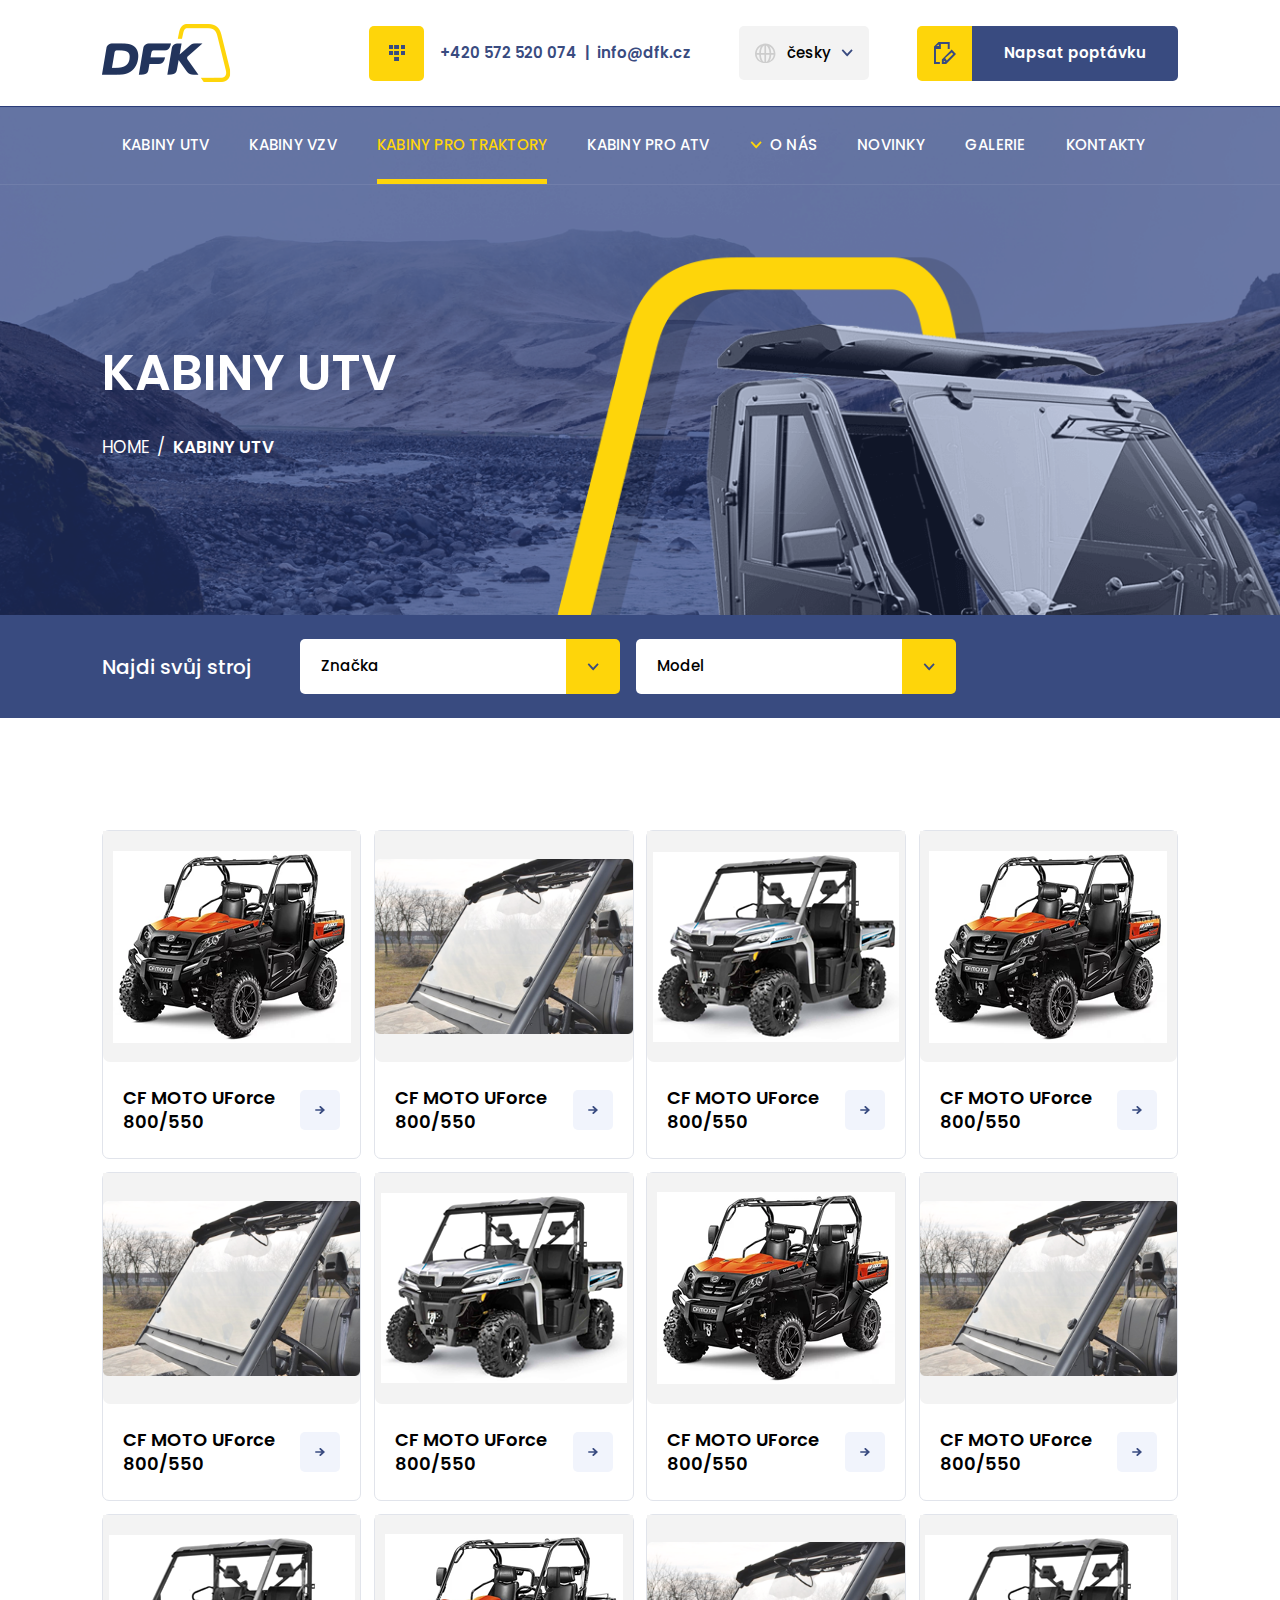
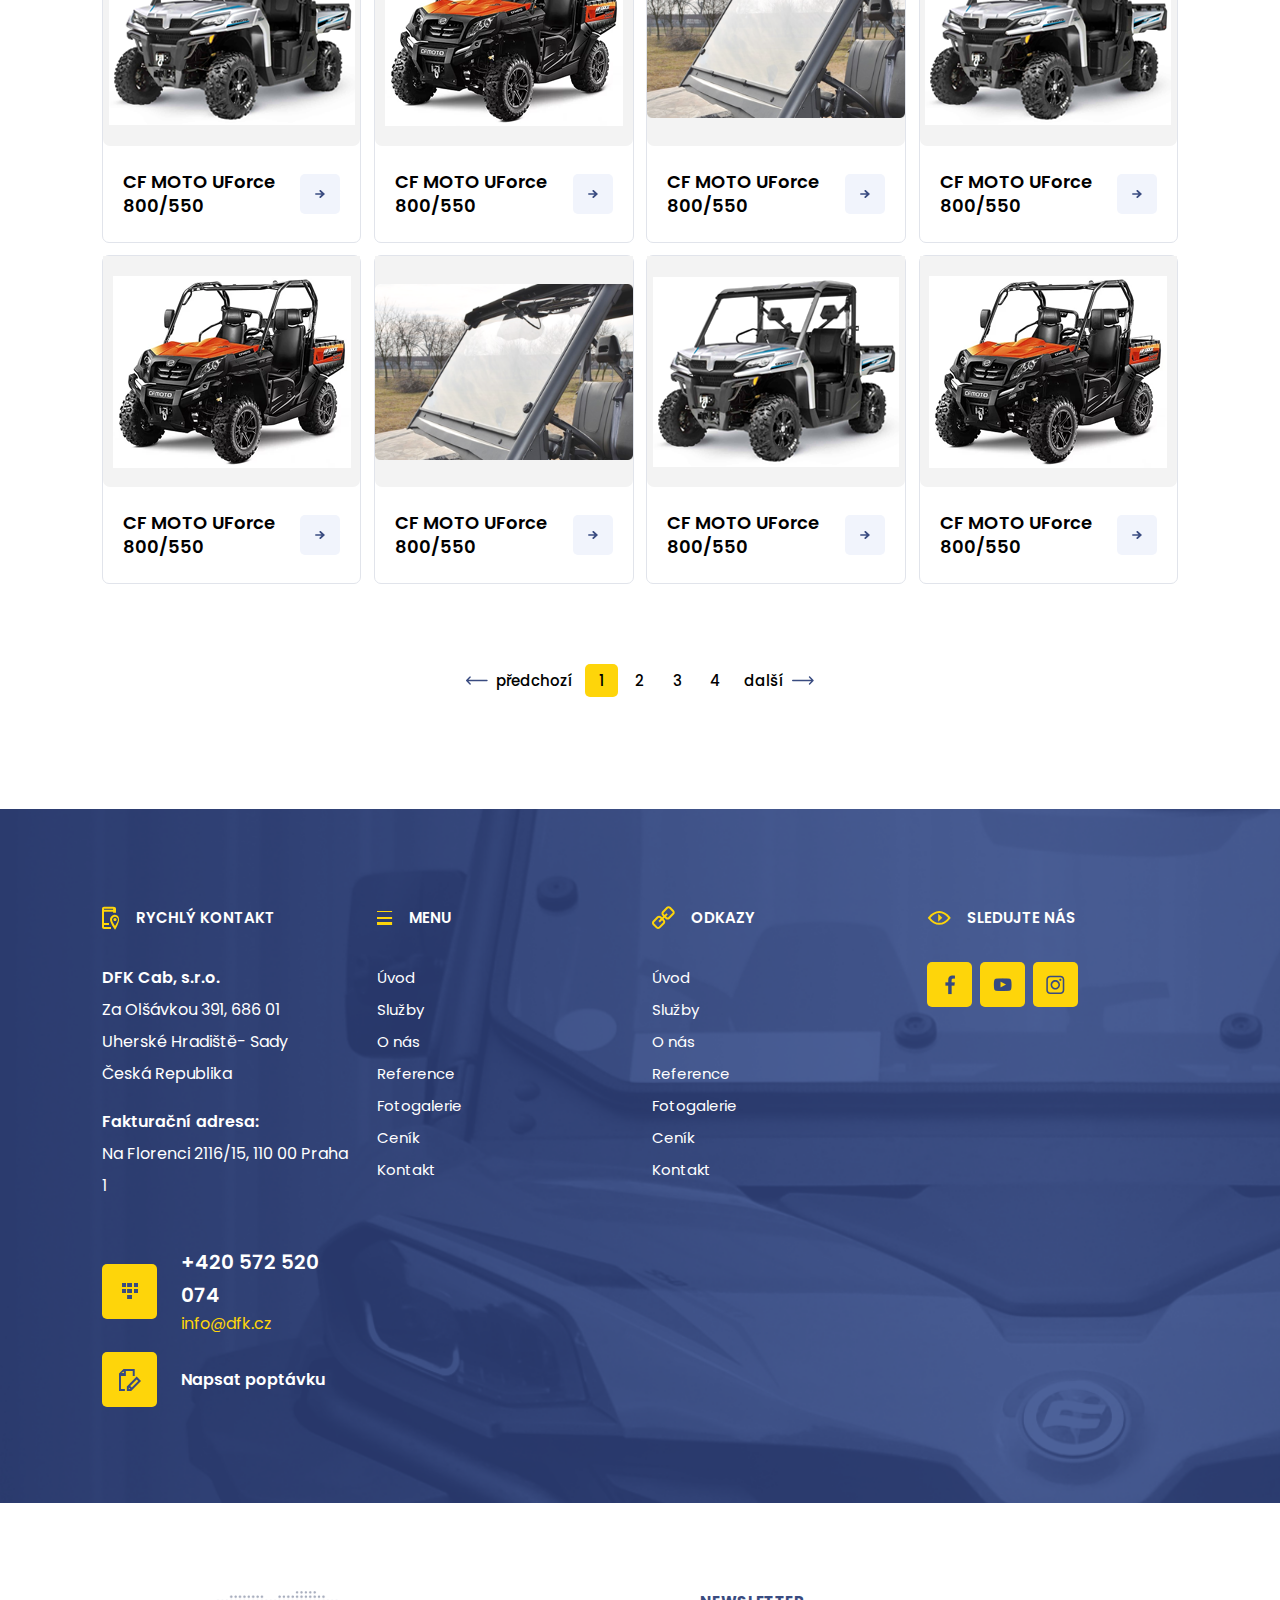
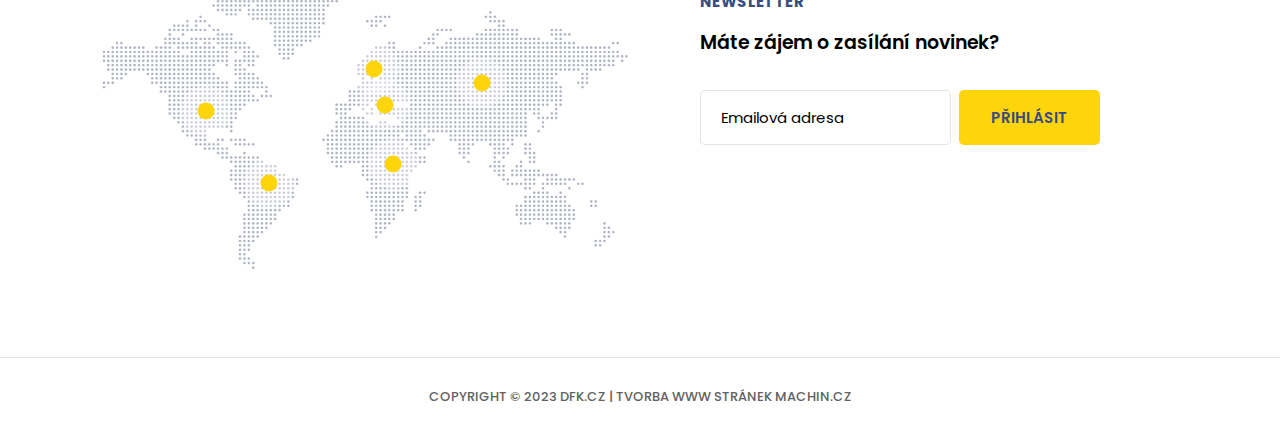
==== commit 7f0140c3: "theme ready to deploy" ====
--- a/categories.html
+++ b/categories.html
@@ -19,25 +19,6 @@
     <link rel="stylesheet" href="css/style.css">
 </head>
 <body>
-
-    <!--
-    <div class="header-message">
-        <div class="container">
-            <div class="header-message-content">
-                <p>
-                    <b>Lorem ipsum dolor sit amet,</b> consectetur adipisicing elit, sed do eiusmod tempor 
-                    <a href="#">
-                        incididunt ut labore.
-                    </a>
-                </p>
-                <a href="" class="header-message-close">
-                    <svg width="24" height="24" viewBox="0 0 24 24" fill="none" xmlns="http://www.w3.org/2000/svg"><path d="M6.2253 4.81108C5.83477 4.42056 5.20161 4.42056 4.81108 4.81108C4.42056 5.20161 4.42056 5.83477 4.81108 6.2253L10.5858 12L4.81114 17.7747C4.42062 18.1652 4.42062 18.7984 4.81114 19.1889C5.20167 19.5794 5.83483 19.5794 6.22535 19.1889L12 13.4142L17.7747 19.1889C18.1652 19.5794 18.7984 19.5794 19.1889 19.1889C19.5794 18.7984 19.5794 18.1652 19.1889 17.7747L13.4142 12L19.189 6.2253C19.5795 5.83477 19.5795 5.20161 19.189 4.81108C18.7985 4.42056 18.1653 4.42056 17.7748 4.81108L12 10.5858L6.2253 4.81108Z" fill="currentColor" /></svg>
-                </a>
-            </div>
-        </div>
-    </div>
-    -->
-
     <div class="header">
         <div class="container">
             <nav class="header-nav navbar navbar-expand-lg navbar-light">
@@ -45,7 +26,7 @@
                     <img src="img/logo.png" alt="logo" class="img-fluid">
                 </a>
                 <button class="navbar-toggler" type="button" data-bs-toggle="collapse" data-bs-target="#nav" aria-controls="nav" aria-expanded="false" aria-label="Toggle navigation">
-                    <p class="animated-icon"><span></span><span></span><span></span></p>
+                    <span class="animated-icon"><span></span><span></span><span></span></span>
                 </button>
                 <div class="collapse navbar-collapse" id="nav">
                     <div class="header-menu d-lg-none">
